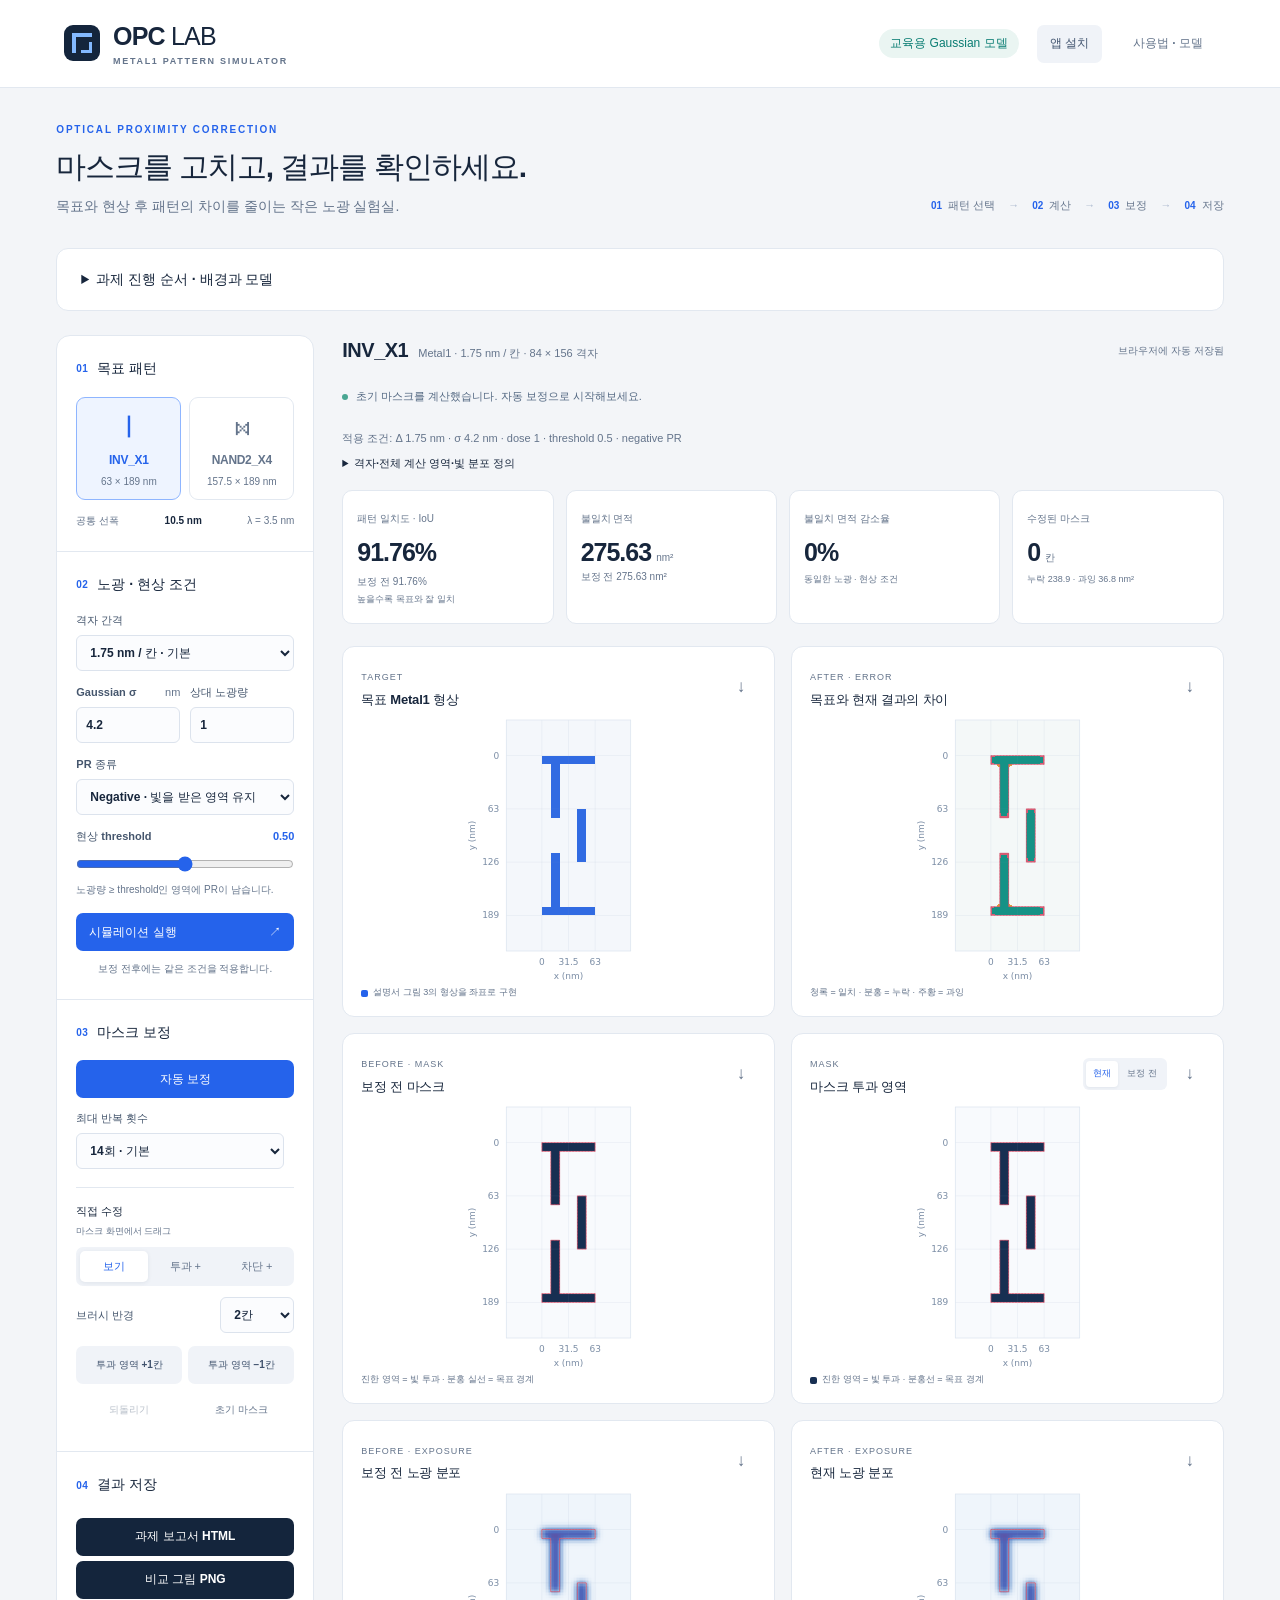
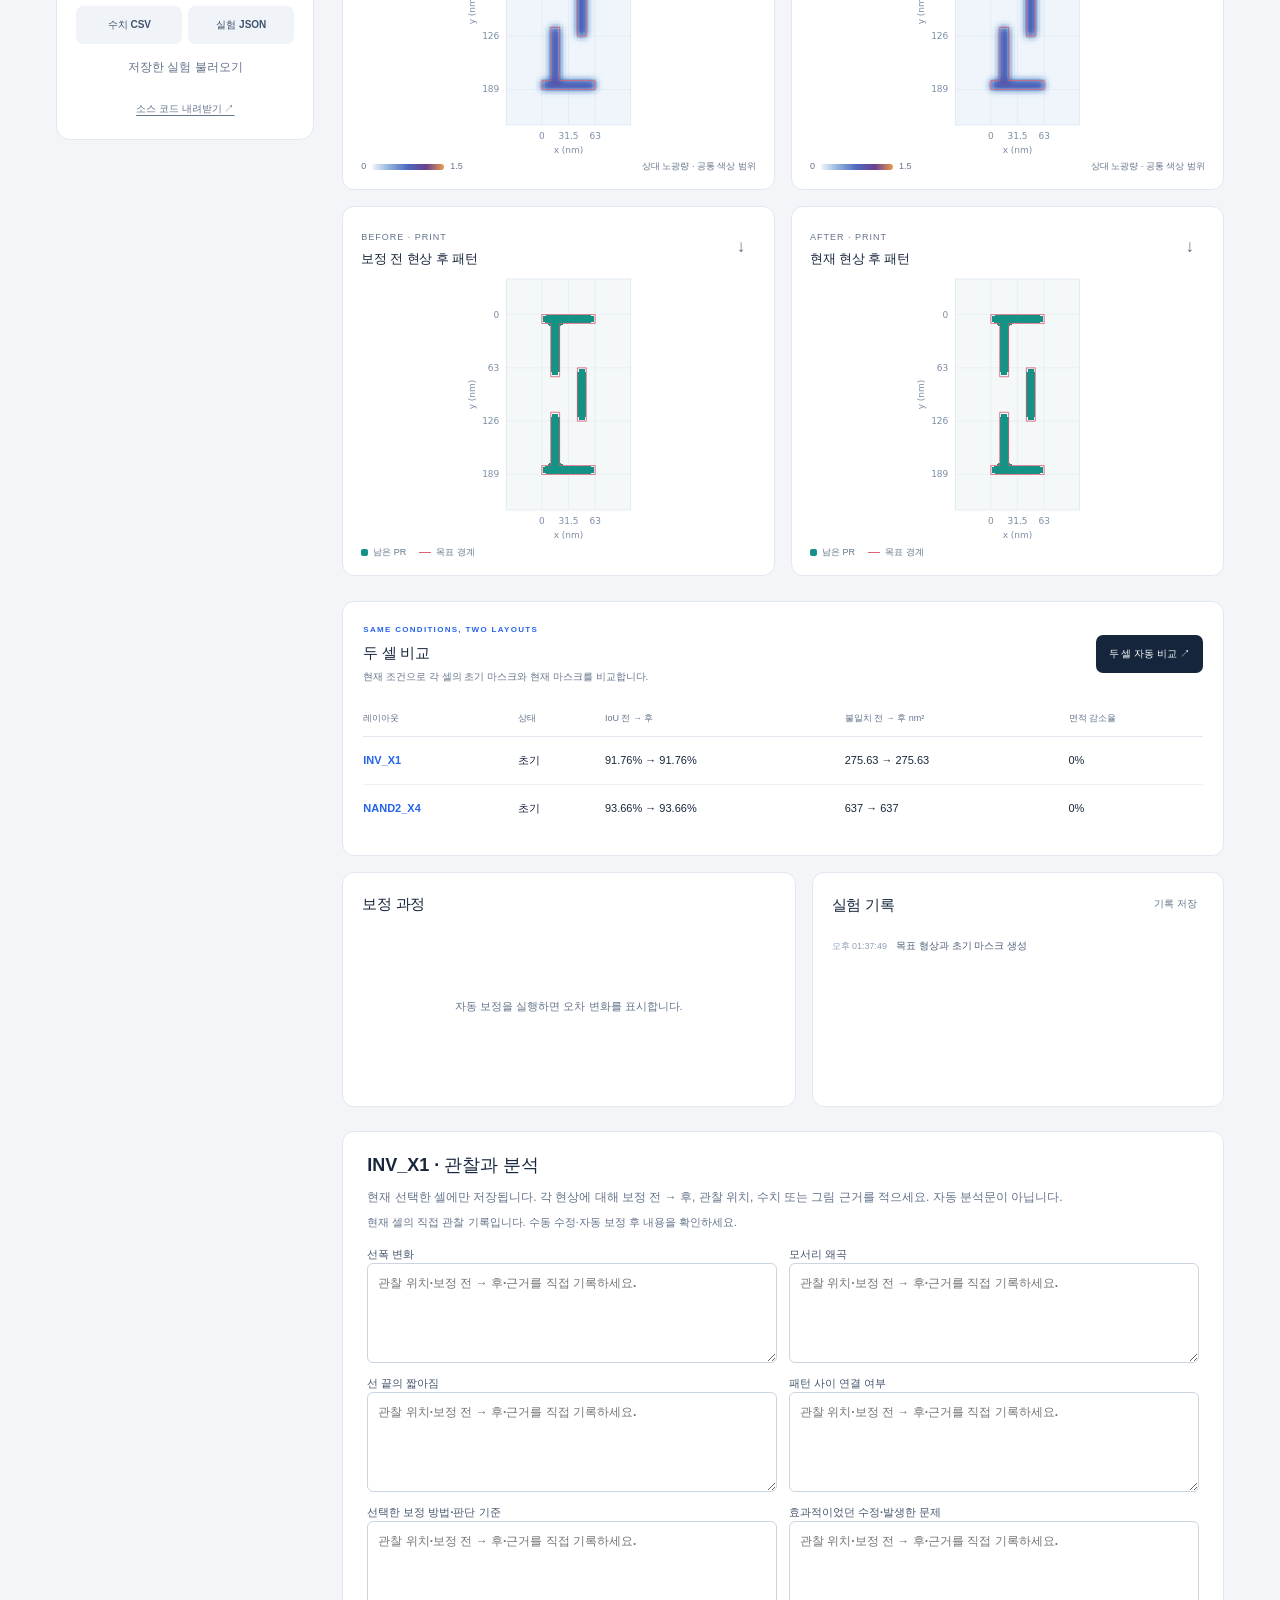
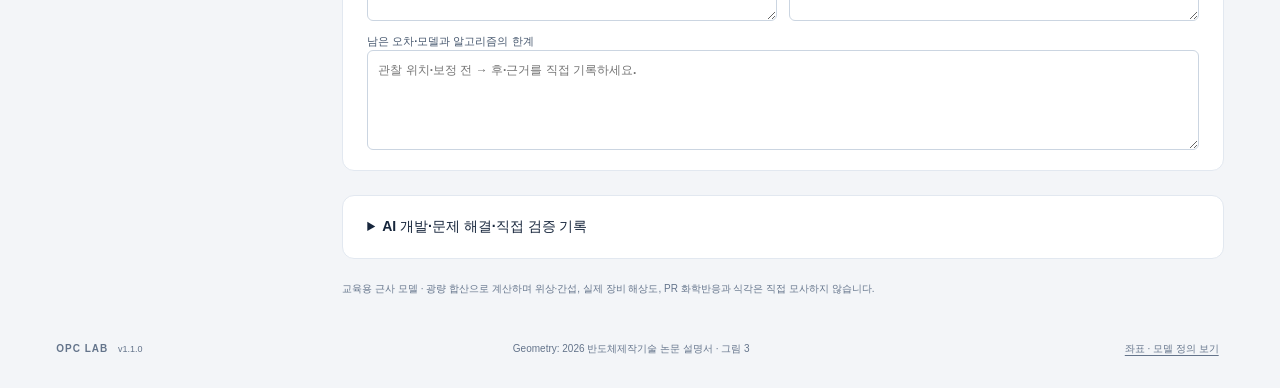
==== index.html @ 6664f638 "Add files via upload" ====
<!doctype html>
<html lang="ko">
<head>
  <meta charset="utf-8"><meta name="viewport" content="width=device-width,initial-scale=1,viewport-fit=cover">
  <meta name="description" content="INV_X1·NAND2_X4 Metal1의 노광·현상과 OPC 보정 효과를 직접 비교하는 교육용 시뮬레이터">
  <meta name="theme-color" content="#14253c"><title>OPC Lab — Metal1 패턴 보정</title>
  <link rel="icon" href="data:image/svg+xml,%3Csvg xmlns='http://www.w3.org/2000/svg' viewBox='0 0 32 32'%3E%3Crect width='32' height='32' rx='7' fill='%2314253c'/%3E%3Cpath d='M8 8h16v4H12v12H8zM20 16h4v8h-8v-4h4z' fill='%2378b8ff'/%3E%3C/svg%3E">
  <meta name="application-name" content="OPC Lab"><meta name="mobile-web-app-capable" content="yes"><meta name="apple-mobile-web-app-capable" content="yes"><meta name="apple-mobile-web-app-title" content="OPC Lab"><meta name="apple-mobile-web-app-status-bar-style" content="default">
  <link rel="manifest" href="./manifest.webmanifest"><link rel="apple-touch-icon" href="./icons/apple-touch-180.png">
  <link rel="stylesheet" href="./styles.css"><script type="module" src="./app.js"></script><script type="module" src="./install.js"></script>
</head>
<body>
  <header class="topbar"><a class="brand" href="../../index.html" aria-label="공부 사이트로 돌아가기"><span class="brand-symbol" aria-hidden="true"></span><span>OPC<span class="brand-light"> LAB</span><small>METAL1 PATTERN SIMULATOR</small></span></a><div class="top-actions"><span class="model-badge">교육용 Gaussian 모델</span><span class="installed-badge" id="installed-badge" hidden>앱으로 실행 중</span><button class="button subtle" id="install-open">앱 설치</button><button class="button ghost" id="help-open">사용법 · 모델</button></div></header>
  <main class="shell">
    <div class="intro"><div><p class="eyebrow">OPTICAL PROXIMITY CORRECTION</p><h1>마스크를 고치고,<br class="mobile-break"> 결과를 확인하세요.</h1><p class="intro-copy">목표와 현상 후 패턴의 차이를 줄이는 작은 노광 실험실.</p></div><div class="step-guide" aria-label="실험 순서"><span><b>01</b> 패턴 선택</span><i>→</i><span><b>02</b> 계산</span><i>→</i><span><b>03</b> 보정</span><i>→</i><span><b>04</b> 저장</span></div></div>
    <details class="assignment-guide"><summary>과제 진행 순서 · 배경과 모델</summary><div class="guide-body"><h2>왜 OPC를 하나요?</h2><p>빛의 공간적 퍼짐과 인접 패턴의 노광 중첩으로 선폭 변화, 모서리 둥글어짐, 선 끝 단축, 패턴 사이 연결이 발생할 수 있습니다. OPC는 목표에 가까운 결과를 얻도록 마스크를 미리 수정합니다. 이 과제의 대상은 두 셀의 <b>Metal1</b>입니다.</p><ol><li><b>Negative PR</b>에서 시작하면 초기 투과 마스크가 목표와 같습니다. 조건을 정해 실행하고 두 셀의 보정 전 결과를 확인하세요.</li><li>선폭·모서리·선 끝·연결 여부를 관찰하고 아래 셀별 분석란에 기록하세요. 연결이 없으면 없다고 기록합니다.</li><li>자동 보정 또는 수동 브러시로 수정하고 같은 조건에서 비교하세요. <b>두 셀 자동 비교</b>는 현재 수동 마스크 대신 두 셀의 초기 마스크부터 시작합니다.</li><li>수정 방법·판단 기준·효과·남은 오차를 기록하고 두 셀 그림과 CSV·JSON·과제 보고서를 저장하세요.</li><li>게재논문양식에 맞춰 해석을 작성하고 <b>학번_이름.pdf와 접속 가능한 앱 링크</b>를 제출하세요.</li></ol><h3>Gaussian 선정 근거</h3><p>중심이 가장 높고 멀어질수록 감소하는 등방 Gaussian으로 퍼짐을 표현합니다. x·y 분리 합성곱으로 계산을 단순화하고, 가중치 합을 1로 정규화하여 균일 투과 영역의 노광량을 상대 dose와 같게 유지합니다. 약 3σ에서 자르면 계산량을 제한할 수 있습니다. 기본 σ=4.2 nm는 선폭의 0.4배인 교육용 선택으로 실제 광학계 보정값이 아닙니다.</p><p>단순 광량 합산은 위상 간섭 계산과 다릅니다. λ=3.5 nm는 레이아웃 길이 단위이며 광원의 파장이 아닙니다. Positive PR은 초기 마스크가 목표 반전인 추가 조건 실험입니다. 과제의 목표와 동일한 초기 마스크 비교는 기본 Negative PR로 수행하세요.</p><p><a href="./02_OPC_User_Manual.pdf" download>과제 수행 사용 설명서 PDF</a> · <a href="./OPC_Assignment_Checklist.pdf" download>요구사항 점검표 PDF</a></p></div></details>
    <div class="lab-layout">
      <aside class="sidebar">
        <section class="control-block"><div class="section-title"><span class="step-number">01</span><h2>목표 패턴</h2></div><div class="cell-switch" role="group" aria-label="Standard cell 선택"><button class="cell-button selected" data-cell="INV_X1" aria-pressed="true"><span class="mini-inv" aria-hidden="true">Ⅰ</span><strong>INV_X1</strong><small>63 × 189 nm</small></button><button class="cell-button" data-cell="NAND2_X4" aria-pressed="false"><span class="mini-nand" aria-hidden="true">⋈</span><strong>NAND2_X4</strong><small>157.5 × 189 nm</small></button></div><div class="geometry-caption">공통 선폭 <b>10.5 nm</b><span>λ = 3.5 nm</span></div></section>
        <form id="conditions" class="control-block"><div class="section-title"><span class="step-number">02</span><h2>노광 · 현상 조건</h2></div><label class="field">격자 간격<select name="grid" id="grid"><option value="3.5">3.5 nm / 칸</option><option value="1.75" selected>1.75 nm / 칸 · 기본</option><option value="0.875">0.875 nm / 칸 · 세밀</option></select></label><div class="field-pair"><label class="field">Gaussian σ <span class="unit">nm</span><input name="sigma" id="sigma" type="number" min="1.75" max="8.75" step="0.05" value="4.2" required></label><label class="field">상대 노광량<input name="dose" id="dose" type="number" min="0.5" max="1.5" step="0.05" value="1" required></label></div><label class="field">PR 종류<select name="tone" id="tone"><option value="negative">Negative · 빛을 받은 영역 유지</option><option value="positive">Positive · 빛을 받은 영역 제거</option></select></label><label class="field range-label" for="threshold">현상 threshold <output id="threshold-value">0.50</output></label><input name="threshold" id="threshold" type="range" min="0.15" max="0.85" step="0.01" value="0.5"><p class="field-note" id="tone-note">노광량 ≥ threshold인 영역에 PR이 남습니다.</p><button class="button primary full" type="submit" id="simulate">시뮬레이션 실행 <span aria-hidden="true">↗</span></button><p class="small-note">보정 전후에는 같은 조건을 적용합니다.</p></form>
        <section class="control-block"><div class="section-title"><span class="step-number">03</span><h2>마스크 보정</h2></div><button class="button primary full" id="auto-correct">자동 보정</button><div class="field-pair correction-depth"><label class="field">최대 반복 횟수<select id="passes"><option value="8">8회 · 빠르게</option><option value="14" selected>14회 · 기본</option><option value="24">24회 · 더 탐색</option></select></label><button class="button stop" id="cancel" hidden>중지</button></div><div class="divider"></div><span class="control-label">직접 수정 <small>마스크 화면에서 드래그</small></span><div class="brush-tools" role="group" aria-label="마스크 그리기 도구"><button class="tool active" data-brush="view" aria-pressed="true">보기</button><button class="tool" data-brush="add" aria-pressed="false">투과 +</button><button class="tool" data-brush="remove" aria-pressed="false">차단 +</button></div><label class="field inline-field">브러시 반경<select id="brush-size"><option value="1">1칸</option><option value="2" selected>2칸</option><option value="3">3칸</option></select></label><div class="button-pair"><button class="button subtle" id="grow">투과 영역 +1칸</button><button class="button subtle" id="shrink">투과 영역 −1칸</button></div><div class="button-pair"><button class="button ghost" id="undo" disabled>되돌리기</button><button class="button ghost" id="reset">초기 마스크</button></div></section>
        <section class="control-block export-block"><div class="section-title"><span class="step-number">04</span><h2>결과 저장</h2></div><button class="button secondary full" id="export-report">과제 보고서 HTML</button><button class="button secondary full" id="export-png">비교 그림 PNG</button><div class="button-pair"><button class="button subtle" id="export-csv">수치 CSV</button><button class="button subtle" id="export-json">실험 JSON</button></div><button class="button ghost full" id="import-open">저장한 실험 불러오기</button><input type="file" id="import-file" accept=".json,application/json" hidden><a class="source-link" href="./opc-lab-source.zip" download>소스 코드 내려받기 ↗</a></section>
      </aside>
      <div class="workspace">
        <div class="workspace-heading"><div><h2 id="current-cell">INV_X1</h2><span id="scene-info">Metal1 · 1.75 nm / 칸</span></div><span id="save-state" class="local-state">브라우저에 자동 저장</span></div>
        <div class="status-bar" id="status" role="status" aria-live="polite"><span class="status-dot"></span><span id="status-text">초기 마스크를 계산했습니다. 자동 보정으로 시작해보세요.</span></div>
        <p id="pending-conditions" class="pending-note" role="status" hidden>입력한 조건이 아직 적용되지 않았습니다. 시뮬레이션 실행 또는 자동 보정을 누르세요. 저장은 적용 후 가능합니다.</p><p id="applied-model" class="applied-model"></p><details class="current-model"><summary>격자·전체 계산 영역·빛 분포 정의</summary><p id="domain-description"></p><p id="kernel-description"></p><p>I = dose × (M ∗ K). 노광량·threshold는 무차원 상대값입니다. Negative: I ≥ threshold 유지 / I &lt; threshold 제거. Positive: I &lt; threshold 유지 / I ≥ threshold 제거. PR 잔존 형상을 Metal1 목표와 비교하며 금속 전사·식각은 직접 모사하지 않습니다. 오차는 여백을 포함한 전체 계산 영역에서 계산합니다.</p></details>
        <div class="metrics-grid"><section class="metric"><span>패턴 일치도 · IoU</span><div><strong id="iou-after">—</strong><small id="iou-before">보정 전 —</small></div><span class="metric-foot">높을수록 목표와 잘 일치</span></section><section class="metric"><span>불일치 면적</span><div><strong id="area-after">—</strong><em>nm²</em></div><small id="area-before">보정 전 —</small></section><section class="metric"><span>불일치 면적 감소율</span><div><strong id="improvement">—</strong></div><span class="metric-foot">동일한 노광 · 현상 조건</span></section><section class="metric"><span>수정된 마스크</span><div><strong id="changed-pixels">0</strong><em>칸</em></div><span class="metric-foot" id="missing-excess">초기 마스크와 비교</span></section></div>
        <div class="plots-grid">
          <section class="plot-card"><div class="plot-heading"><div><span class="plot-index">TARGET</span><h3>목표 Metal1 형상</h3></div><button class="icon-button" data-png="target" aria-label="목표 패턴 PNG 저장">↓</button></div><canvas id="target-canvas" role="img" aria-label="목표 Metal1 패턴"></canvas><div class="plot-caption"><span class="legend-dot target"></span>설명서 그림 3의 형상을 좌표로 구현</div></section>
          <section class="plot-card"><div class="plot-heading"><div><span class="plot-index">AFTER · ERROR</span><h3>목표와 현재 결과의 차이</h3></div><button class="icon-button" data-png="error" aria-label="불일치 지도 PNG 저장">↓</button></div><canvas id="error-canvas" role="img" aria-label="현재 결과의 일치·누락·과잉 영역"></canvas><div class="plot-caption">청록 = 일치 · 분홍 = 누락 · 주황 = 과잉</div></section>
          <section class="plot-card"><div class="plot-heading"><div><span class="plot-index">BEFORE · MASK</span><h3>보정 전 마스크</h3></div><button class="icon-button" data-png="mask-before" aria-label="보정 전 마스크 PNG 저장">↓</button></div><canvas id="mask-before-canvas" role="img" aria-label="보정 전 마스크의 투과 영역"></canvas><div class="plot-caption">진한 영역 = 빛 투과 · 분홍 실선 = 목표 경계</div></section>
          <section class="plot-card"><div class="plot-heading"><div><span class="plot-index">MASK</span><h3>마스크 투과 영역</h3></div><div class="mask-toggle" role="group" aria-label="마스크 보기"><button class="active" data-mask-view="current" aria-pressed="true">현재</button><button data-mask-view="before" aria-pressed="false">보정 전</button></div><button class="icon-button" data-png="mask" aria-label="마스크 PNG 저장">↓</button></div><canvas id="mask-canvas" role="img" aria-label="현재 마스크의 투과 영역"></canvas><div class="plot-caption" id="mask-caption"><span class="legend-dot mask"></span>진한 영역 = 빛 투과 · 분홍선 = 목표 경계</div></section>
          <section class="plot-card"><div class="plot-heading"><div><span class="plot-index">BEFORE · EXPOSURE</span><h3>보정 전 노광 분포</h3></div><button class="icon-button" data-png="dose-before" aria-label="보정 전 노광 분포 PNG 저장">↓</button></div><canvas id="dose-before-canvas" role="img" aria-label="보정 전 상대 노광량 분포"></canvas><div class="exposure-legend"><span>0</span><span class="exposure-ramp"></span><span>1.5</span><small>상대 노광량 · 공통 색상 범위</small></div></section>
          <section class="plot-card"><div class="plot-heading"><div><span class="plot-index">AFTER · EXPOSURE</span><h3>현재 노광 분포</h3></div><button class="icon-button" data-png="dose-after" aria-label="현재 노광 분포 PNG 저장">↓</button></div><canvas id="dose-after-canvas" role="img" aria-label="현재 마스크의 상대 노광량 분포"></canvas><div class="exposure-legend"><span>0</span><span class="exposure-ramp"></span><span>1.5</span><small>상대 노광량 · 공통 색상 범위</small></div></section>
          <section class="plot-card"><div class="plot-heading"><div><span class="plot-index">BEFORE · PRINT</span><h3>보정 전 현상 후 패턴</h3></div><button class="icon-button" data-png="print-before" aria-label="보정 전 현상 후 패턴 PNG 저장">↓</button></div><canvas id="print-before-canvas" role="img" aria-label="보정 전 현상 후 PR 패턴과 목표 경계"></canvas><div class="plot-caption"><span class="legend-dot print"></span>남은 PR<span class="legend-line"></span>목표 경계</div></section>
          <section class="plot-card"><div class="plot-heading"><div><span class="plot-index">AFTER · PRINT</span><h3>현재 현상 후 패턴</h3></div><button class="icon-button" data-png="print-after" aria-label="현재 현상 후 패턴 PNG 저장">↓</button></div><canvas id="print-after-canvas" role="img" aria-label="현재 현상 후 PR 패턴과 목표 경계"></canvas><div class="plot-caption"><span class="legend-dot print"></span>남은 PR<span class="legend-line"></span>목표 경계</div></section>
        </div>
        <section class="comparison-section"><div class="section-header"><div><p class="eyebrow">SAME CONDITIONS, TWO LAYOUTS</p><h2>두 셀 비교</h2><p>현재 조건으로 각 셀의 초기 마스크와 현재 마스크를 비교합니다.</p></div><button class="button secondary" id="batch-run">두 셀 자동 비교 ↗</button></div><div class="table-scroll"><table><thead><tr><th>레이아웃</th><th>상태</th><th>IoU 전 → 후</th><th>불일치 전 → 후 <small>nm²</small></th><th>면적 감소율</th></tr></thead><tbody id="comparison-body"></tbody></table></div></section>
        <div class="analysis-grid"><section class="analysis-card"><h2>보정 과정</h2><div id="history-chart" class="history-chart"><p class="empty-note">자동 보정을 실행하면 오차 변화를 표시합니다.</p></div></section><section class="analysis-card"><div class="section-header compact"><h2>실험 기록</h2><button class="button ghost" id="export-log">기록 저장</button></div><ol id="action-log" class="action-log"></ol></section></div>
        <section class="assignment-notes"><h2><span id="notes-cell-name">INV_X1</span> · 관찰과 분석</h2><p>현재 선택한 셀에만 저장됩니다. 각 현상에 대해 보정 전 → 후, 관찰 위치, 수치 또는 그림 근거를 적으세요. 자동 분석문이 아닙니다.</p><p id="notes-status" role="status"></p><button id="notes-confirm" class="button subtle" hidden>검토한 기록을 현재 조건으로 갱신</button><div id="observation-fields" class="notebook-fields"></div></section>
        <details class="assignment-notes"><summary>AI 개발·문제 해결·직접 검증 기록</summary><p>아래 초안은 이 도구의 개발 요청과 이번 보완 내용을 요약한 것입니다. 본인의 추가 대화·오류·직접 실행 검증을 보완하세요. 실행 이력과 함께 JSON·기록·과제 보고서에 포함됩니다.</p><div id="development-fields" class="notebook-fields"></div></details>
        <p class="model-footnote">교육용 근사 모델 · 광량 합산으로 계산하며 위상·간섭, 실제 장비 해상도, PR 화학반응과 식각은 직접 모사하지 않습니다.</p>
      </div>
    </div>
  </main>
  <footer class="footer"><span>OPC LAB <small>v1.1.0</small></span><span>Geometry: 2026 반도체제작기술 논문 설명서 · 그림 3</span><button class="text-button" id="geometry-open">좌표 · 모델 정의 보기</button></footer>
  <dialog id="help-dialog"><div class="dialog-header"><h2>실험을 시작하기 전에</h2><button class="icon-button" id="help-close" aria-label="닫기">×</button></div><div class="dialog-body"><h3>사용 순서</h3><ol><li>셀과 노광 조건을 고르고 <b>시뮬레이션 실행</b>을 누르세요.</li><li><b>자동 보정</b>을 누르면 마스크 경계의 격자를 수정하며 불일치 면적을 줄입니다.</li><li>직접 수정하려면 <b>투과 +</b> 또는 <b>차단 +</b>를 선택하고 현재 마스크 화면을 드래그하세요.</li><li><b>두 셀 자동 비교</b>는 두 셀을 각각 초기 마스크부터 보정하고 비교표를 갱신합니다.</li><li>그림은 PNG, 수치는 CSV, 조건·마스크·결과·기록은 JSON으로 저장할 수 있습니다.</li></ol><h3>Target, Mask, Print</h3><p><b>Target</b>은 제공된 Metal1 목표 형상입니다. <b>Mask=1</b>은 빛 투과, <b>Mask=0</b>은 차단을 뜻합니다. <b>Print</b>는 현상 후 남은 PR입니다. 이 도구에서는 남은 PR과 목표 형상을 비교하며, 실제 금속 형성·식각까지 예측하지 않습니다.</p><h3>노광 · 현상 정의</h3><p>I = dose × (M ∗ K). K는 반경 ceil(3σ/격자 간격)으로 자르고 합이 1이 되도록 정규화한 2차원 Gaussian입니다. 이미지마다 최대값을 1로 바꾸지 않습니다. 노광량과 threshold는 무차원 상대값입니다.</p><p>Negative PR: I ≥ threshold이면 남습니다. Positive PR: I &lt; threshold이면 남습니다. Positive의 초기 마스크는 목표의 반전입니다. 계산 영역 바깥 투과율은 negative 0, positive 1로 고정하며 셀 사방에 42 nm 여백을 둡니다.</p><h3>오차 지표</h3><p>IoU = 교집합 면적 / 합집합 면적. 불일치 면적 = 누락 면적 + 과잉 면적. 면적 감소율 = (보정 전 불일치 − 보정 후 불일치) / 보정 전 불일치 × 100%. 전후 계산에는 항상 같은 격자·σ·dose·threshold·PR 종류를 사용합니다.</p><h3>자동 보정과 해석 범위</h3><p>경계 격자의 투과 여부를 바꾸며 탐색합니다. 실제로 계산한 불일치 격자 수가 줄어들거나, 그 수가 같으면서 threshold 여유 손실이 감소할 때만 변경을 채택합니다. 마스크 최소 선폭·최소 간격 같은 제작 규칙은 검사하지 않습니다. 격자가 달라지면 수치도 달라질 수 있습니다.</p><h3>레이아웃 좌표</h3><p>λ = 3.5 nm. 좌측 위가 (0,0), 오른쪽이 +x, 아래가 +y입니다. 직사각형 좌표는 [x0, y0, x1, y1), 단위는 nm입니다. 설명서 그림 3의 교육용 형상을 구현했습니다.</p><div id="geometry-details"></div><h3>과제 기록과 제출</h3><p>각 셀의 분석란에 네 종류 왜곡, 선택한 보정 방법과 기준, 효과적인 수정, 잔여 오차와 한계를 기록합니다. AI 개발 기록에 주요 요구·문제·수정·본인의 검증을 보완하세요. 과제 보고서 HTML은 두 셀의 모든 그림과 수치 및 기록을 한 파일에 모읍니다. 브라우저에서 열고 인쇄하여 PDF로 저장할 수 있지만, 논문은 별도 게재논문양식에 맞춰 작성해야 합니다.</p><h3>저장</h3><p>조건과 마스크는 현재 브라우저에 자동 저장됩니다. 다른 기기에서 이어 하려면 실험 JSON을 내려받아 불러오세요. 주요 결과는 직접 확인하고 저장한 실행값을 논문에 사용하세요.</p></div></dialog>
  <dialog id="install-dialog" aria-labelledby="install-title"><div class="dialog-header"><h2 id="install-title">OPC Lab 앱 설치</h2><button class="icon-button" id="install-close" aria-label="설치 안내 닫기">×</button></div><div class="dialog-body install-body"><div class="install-identity"><img src="./icons/app-192.png" alt="OPC Lab 앱 아이콘" width="64" height="64"><div><strong>OPC Lab</strong><p>홈 화면에서 바로 여는 패턴 실험실</p></div></div><p id="install-message" role="status" aria-live="polite">아래에서 사용하는 기기의 설치 방법을 확인하세요.</p><button class="button primary full" id="install-native" hidden>이 기기에 설치</button><div class="install-method"><h3>안드로이드 · 삼성 태블릿</h3><p>이 페이지를 <b>Chrome 또는 Samsung Internet</b>으로 열고, 브라우저 메뉴에서 <b>홈 화면에 추가</b> 또는 <b>앱 설치</b>를 선택하세요.</p></div><div class="install-method"><h3>iPhone · iPad</h3><p><b>Safari</b>로 이 페이지를 열고 <b>공유 → 홈 화면에 추가</b>를 선택하세요.</p></div><div class="install-method"><h3>Windows · Mac</h3><p><b>Chrome 또는 Edge</b>의 주소창 설치 아이콘이나 브라우저 메뉴의 <b>앱 설치</b>를 선택하세요.</p></div><p class="install-note">설치 후에는 홈 화면이나 앱 목록의 OPC Lab 아이콘으로 실행하세요. 페이지를 불러올 때 인터넷 연결이 필요합니다. 계정이나 로그인 없이 사용할 수 있습니다. 실험 결과는 현재 기기에 저장되며, 다른 기기로 옮길 때는 실험 JSON을 사용하세요.</p></div></dialog>
  <div id="toast" class="toast" role="status" aria-live="polite" hidden></div>
</body></html>
---- styles.css ----
:root{--bg:#f3f5f8;--surface:#fff;--ink:#17263c;--muted:#64748b;--line:#e2e8f0;--blue:#2563eb;--blue-soft:#eef4ff;--navy:#14253c;--teal:#087c72;--red:#c84953;font-family:Inter,"Pretendard","Noto Sans KR",-apple-system,BlinkMacSystemFont,"Segoe UI",sans-serif;color:var(--ink);background:var(--bg);font-synthesis:none}
*{box-sizing:border-box}body{margin:0;font-size:14px;line-height:1.55}button,input,select{font:inherit}button,a,input,select{-webkit-tap-highlight-color:transparent}button{cursor:pointer}button:disabled{opacity:.45;cursor:default}button:focus-visible,a:focus-visible,input:focus-visible,select:focus-visible{outline:3px solid #8bb8ff;outline-offset:3px}a{color:inherit}h1,h2,h3,p{margin:0}button{border:0}button[hidden],[hidden]{display:none!important}.topbar{height:88px;background:var(--surface);border-bottom:1px solid var(--line);display:flex;align-items:center;justify-content:space-between;padding:0 5%;gap:16px}.brand{display:flex;align-items:center;gap:13px;text-decoration:none;font-weight:750;font-size:25px;letter-spacing:-.8px;line-height:1.2}.brand small{display:block;letter-spacing:1.7px;font-size:9px;font-weight:600;color:var(--muted);margin-top:5px}.brand-light{font-weight:400}.brand-symbol{display:block;width:36px;height:36px;background:var(--navy);border-radius:9px;position:relative}.brand-symbol:before{content:"";position:absolute;inset:8px;border:4px solid #83b9ff;border-right:0;border-bottom:0}.brand-symbol:after{content:"";position:absolute;right:8px;bottom:8px;width:8px;height:8px;border:3px solid #83b9ff;border-left:0;border-top:0}.top-actions{display:flex;gap:18px;align-items:center}.model-badge{color:var(--teal);background:#eaf5f2;border-radius:20px;padding:5px 11px;font-size:12px}.shell{max-width:1560px;margin:auto;padding:34px 4.4% 24px}.intro{display:flex;align-items:flex-end;justify-content:space-between;gap:24px;margin-bottom:30px}.eyebrow{font-size:10px;letter-spacing:1.8px;color:var(--blue);font-weight:700;margin-bottom:9px}h1{font-size:30px;letter-spacing:-1.1px;font-weight:650;line-height:1.35}.intro-copy{color:var(--muted);margin-top:9px;font-size:14px}.mobile-break{display:none}.step-guide{display:flex;flex-wrap:wrap;align-items:center;gap:13px;padding-bottom:4px;font-size:11px;color:var(--muted)}.step-guide span{white-space:nowrap}.step-guide b{font-size:10px;color:var(--blue);margin-right:3px}.step-guide i{font-style:normal;color:#aebbd0}.lab-layout{display:grid;grid-template-columns:258px minmax(0,1fr);gap:28px;align-items:start}.sidebar{background:var(--surface);border:1px solid var(--line);border-radius:14px;overflow:hidden}.control-block{padding:22px 19px;border-bottom:1px solid var(--line)}.control-block:last-child{border-bottom:0}.section-title{display:flex;align-items:center;gap:9px;margin-bottom:17px}.section-title h2{font-size:14px;font-weight:650}.step-number{color:var(--blue);font-size:10px;letter-spacing:.5px;font-weight:750}.cell-switch{display:grid;grid-template-columns:1fr 1fr;gap:8px}.cell-button{padding:12px 4px 10px;border:1px solid var(--line);border-radius:9px;background:var(--surface);color:var(--muted);text-align:center;min-width:0}.cell-button.selected{background:var(--blue-soft);border-color:#8eb5ff;color:var(--blue)}.cell-button strong{display:block;font-size:12px;letter-spacing:-.3px}.cell-button small{display:block;font-size:10px;margin-top:4px;color:var(--muted)}.mini-inv,.mini-nand{display:block;font-size:30px;line-height:1.1;font-weight:700;margin-bottom:8px}.geometry-caption{display:flex;justify-content:space-between;gap:8px;font-size:10px;color:var(--muted);margin-top:13px}.geometry-caption b{font-weight:600;color:var(--ink)}.field{display:block;font-size:11px;font-weight:550;position:relative;margin-bottom:13px;color:#45566d}.field input,.field select{display:block;width:100%;min-width:0;margin-top:6px;border:1px solid #dce3ed;border-radius:6px;background:#fbfcfe;color:var(--ink);height:36px;padding:7px 9px;font-size:12px}.field select{padding-right:20px}.field-pair{display:grid;grid-template-columns:minmax(0,1fr) minmax(0,1fr);gap:10px}.field .unit{float:right;font-weight:400;color:var(--muted)}.range-label{display:flex;justify-content:space-between;margin-bottom:6px}.range-label output{font-variant-numeric:tabular-nums;color:var(--blue);font-weight:650}input[type=range]{width:100%;accent-color:var(--blue);margin:0 0 3px;min-height:24px;cursor:pointer}.field-note{font-size:10px;line-height:1.6;color:var(--muted);margin-bottom:15px}.small-note{font-size:10px;color:var(--muted);margin-top:10px;text-align:center}.button{display:inline-flex;align-items:center;justify-content:center;gap:7px;padding:10px 13px;min-height:38px;border-radius:7px;font-size:12px;font-weight:550;white-space:normal;line-height:1.45;transition:background .14s,color .14s;max-width:100%}.button.primary{background:var(--blue);color:white}.button.primary:hover{background:#1d52cb}.button.primary span{margin-left:auto}.button.secondary{background:var(--navy);color:white}.button.secondary:hover{background:#263c58}.button.subtle{background:#f0f3f8;color:#3f526d}.button.subtle:hover{background:#e5ebf4}.button.ghost{background:transparent;color:var(--muted)}.button.ghost:hover{background:#eff3f8;color:var(--ink)}.button.full{width:100%}.button.stop{color:var(--red);background:#fff0f0;align-self:end;margin-bottom:13px}.correction-depth{margin-top:12px;grid-template-columns:minmax(0,1fr) auto}.correction-depth .field{margin-bottom:0}.divider{height:1px;background:var(--line);margin:18px 0 15px}.control-label{display:block;font-size:11px;font-weight:550;margin-bottom:9px}.control-label small{font-weight:400;color:var(--muted);font-size:9px;display:block;margin-top:4px}.brush-tools{display:flex;gap:4px;padding:4px;border-radius:7px;background:#f0f3f8}.tool{flex:1;border-radius:5px;background:transparent;color:var(--muted);font-size:11px;min-height:31px;padding:6px 2px}.tool.active{background:white;box-shadow:0 1px 4px #152d5114;color:var(--blue)}.inline-field{display:flex;align-items:center;justify-content:space-between;gap:9px;margin-top:11px}.inline-field select{width:74px;margin:0}.button-pair{display:grid;grid-template-columns:1fr 1fr;gap:6px;margin-top:7px}.button-pair .button{font-size:10px;padding:9px 4px}.export-block>.button{margin-top:5px}.source-link{display:block;text-align:center;color:var(--muted);font-size:10px;margin-top:14px;text-underline-offset:3px}.workspace{min-width:0}.workspace-heading{display:flex;justify-content:space-between;align-items:center;gap:12px;margin-bottom:13px}.workspace-heading h2{display:inline;font-size:20px;letter-spacing:-.5px;margin-right:10px}.workspace-heading>div>span{font-size:11px;color:var(--muted)}.local-state{font-size:10px;color:var(--muted);text-align:right}.status-bar{min-height:35px;display:flex;align-items:center;gap:8px;color:#536882;font-size:11px;margin-bottom:16px}.status-dot{flex:0 0 6px;height:6px;border-radius:50%;background:#49a692}.status-bar.error{color:var(--red)}.status-bar.error .status-dot{background:var(--red)}.status-bar.busy .status-dot{background:var(--blue);animation:pulse 1.2s ease-in-out infinite}@keyframes pulse{50%{opacity:.3}}.metrics-grid{display:grid;grid-template-columns:repeat(4,minmax(0,1fr));gap:12px;margin-bottom:22px}.metric{background:var(--surface);border:1px solid var(--line);border-radius:10px;padding:16px 14px;min-width:0}.metric>span:first-child{font-size:10px;color:var(--muted)}.metric>div{margin-top:7px;display:flex;align-items:baseline;flex-wrap:wrap;gap:5px}.metric strong{font-size:25px;font-weight:650;letter-spacing:-1px;line-height:1.3;font-variant-numeric:tabular-nums}.metric em{font-size:10px;font-style:normal;color:var(--muted)}.metric small{font-size:10px;display:block;color:var(--muted);font-variant-numeric:tabular-nums}.metric>div small{width:100%}.metric .metric-foot{display:block;font-size:9px;color:var(--muted);margin-top:4px}.positive-value{color:var(--teal)}.negative-value{color:var(--red)}.plots-grid{display:grid;grid-template-columns:repeat(2,minmax(0,1fr));gap:16px}.plot-card{background:var(--surface);border:1px solid var(--line);border-radius:12px;min-width:0;overflow:hidden}.plot-heading{display:flex;align-items:center;gap:8px;padding:18px 18px 0;min-height:61px}.plot-heading>div:first-child{flex:1;min-width:0}.plot-index{font-size:9px;letter-spacing:1px;color:var(--muted)}.plot-heading h3{font-size:13px;font-weight:600;margin-top:3px;letter-spacing:-.2px}.icon-button{background:transparent;color:var(--muted);border-radius:5px;font-size:17px;min-width:30px;min-height:30px;padding:4px 7px}.icon-button:hover{background:#edf3fa;color:var(--blue)}.plot-card canvas{display:block;width:100%;height:276px;touch-action:auto}.plot-card canvas.editing{cursor:crosshair;touch-action:none}.plot-caption{display:flex;align-items:center;gap:5px;flex-wrap:wrap;padding:0 18px 15px;color:var(--muted);font-size:9px;min-height:30px}.legend-dot{width:7px;height:7px;display:inline-block;flex-shrink:0;border-radius:2px}.legend-dot.target{background:var(--blue)}.legend-dot.mask{background:#172f52}.legend-dot.print{background:#159286}.legend-line{display:inline-block;width:12px;border-top:1.5px solid #db6474;margin-left:8px}.mask-toggle{display:flex;gap:2px;background:#f0f3f8;padding:3px;border-radius:6px}.mask-toggle button{background:transparent;color:var(--muted);font-size:9px;padding:4px 7px;border-radius:4px;min-height:26px;white-space:nowrap}.mask-toggle button.active{background:white;color:var(--blue);box-shadow:0 1px 3px #112b4c10}.exposure-legend{display:flex;align-items:center;gap:6px;color:var(--muted);font-size:9px;padding:0 18px 15px;flex-wrap:wrap}.exposure-ramp{display:inline-block;width:72px;height:6px;background:linear-gradient(90deg,#eff5fb,#8caeda,#4d68bd,#6a3f8f,#eb9b4d);border-radius:3px}.exposure-legend small{font-size:9px;margin-left:auto}.comparison-section{margin-top:25px;background:white;border:1px solid var(--line);border-radius:12px;padding:22px 20px}.section-header{display:flex;justify-content:space-between;align-items:center;gap:16px;margin-bottom:18px}.section-header h2,.analysis-card h2{font-size:15px;font-weight:650;letter-spacing:-.3px}.section-header .eyebrow{font-size:8px;letter-spacing:1.3px;margin-bottom:4px}.section-header p:not(.eyebrow){font-size:10px;color:var(--muted);margin-top:5px}.section-header .button{font-size:10px;flex-shrink:0}.table-scroll{overflow-x:auto}table{border-collapse:collapse;width:100%;font-size:11px;text-align:left;font-variant-numeric:tabular-nums}th{font-weight:500;color:var(--muted);font-size:9px;border-bottom:1px solid var(--line);padding:10px 9px;white-space:nowrap}th:first-child,td:first-child{padding-left:0}th small{font-size:9px}td{padding:15px 9px;border-bottom:1px solid #edf1f6;white-space:nowrap}tbody tr:last-child td{border-bottom:0}.table-cell-link{font-size:11px;font-weight:600;color:var(--blue);background:transparent;padding:0}.state-tag{color:var(--muted);font-size:9px;background:#f1f4f8;padding:3px 7px;border-radius:4px}.analysis-grid{display:grid;grid-template-columns:1.1fr 1fr;gap:16px;margin-top:16px}.analysis-card{background:white;border:1px solid var(--line);border-radius:12px;padding:19px;min-width:0}.history-chart{min-height:160px;display:flex;align-items:center;justify-content:center;margin-top:12px}.history-chart svg{display:block;width:100%;height:auto;overflow:visible}.history-chart text{font-family:inherit;fill:var(--muted);font-size:11px}.empty-note{color:var(--muted);font-size:11px}.compact{margin-bottom:12px}.compact .button{padding:4px 7px;min-height:26px}.action-log{list-style:none;padding:0;margin:0;max-height:170px;overflow:auto}.action-log li{padding:8px 0;border-bottom:1px solid #eef1f5;font-size:10px;color:#4b5e77}.action-log li:last-child{border:0}.action-log time{color:#91a0b4;margin-right:9px;font-size:9px;font-variant-numeric:tabular-nums}.model-footnote{font-size:10px;color:var(--muted);margin:21px 0 0;line-height:1.8}.footer{max-width:1560px;padding:14px 4.4% 26px;margin:auto;display:flex;align-items:center;justify-content:space-between;gap:12px;color:var(--muted);font-size:10px}.footer>span:first-child{font-weight:700;letter-spacing:1px}.footer small{font-size:9px;font-weight:400;letter-spacing:0;margin-left:6px}.text-button{background:transparent;color:var(--muted);font-size:10px;padding:5px;text-decoration:underline;text-underline-offset:3px}dialog{border:1px solid var(--line);border-radius:15px;width:min(730px,calc(100% - 28px));padding:0;color:var(--ink);box-shadow:0 15px 70px #10203830}dialog::backdrop{background:#14253c70}.dialog-header{display:flex;align-items:center;justify-content:space-between;padding:20px 25px;border-bottom:1px solid var(--line);position:sticky;top:0;background:white;z-index:1}.dialog-header h2{font-size:18px}.dialog-body{padding:5px 25px 25px;max-height:75vh;overflow-y:auto}.dialog-body h3{font-size:13px;margin-top:24px;margin-bottom:8px}.dialog-body p,.dialog-body li{font-size:12px;color:#53657e;line-height:1.9}.dialog-body ol{padding-left:19px}.dialog-body details{margin:10px 0}.dialog-body summary{font-size:12px;cursor:pointer}.geometry-table{font-size:10px;width:100%;margin-top:8px}.geometry-table th,.geometry-table td{font-size:10px;padding:6px}.toast{position:fixed;bottom:22px;left:50%;transform:translateX(-50%);background:var(--navy);color:white;padding:12px 18px;border-radius:9px;box-shadow:0 5px 30px #12223d25;max-width:calc(100% - 30px);font-size:12px;z-index:10}
@media(min-width:1450px){.plot-card canvas{height:320px}}
@media(max-width:1150px){.shell{padding-left:3%;padding-right:3%}.lab-layout{grid-template-columns:235px minmax(0,1fr);gap:20px}.control-block{padding-left:15px;padding-right:15px}.step-guide{display:none}.metrics-grid{gap:8px}.metric{padding:13px 10px}.metric strong{font-size:22px}.plot-heading{padding:15px 13px 0;gap:4px}.plot-card canvas{height:250px}.plot-caption,.exposure-legend{padding-left:13px;padding-right:13px}.exposure-legend small{margin-left:0;width:100%}.mask-toggle button{padding:4px}.plot-heading h3{font-size:12px}.analysis-grid{grid-template-columns:1fr}}
@media(max-width:850px){.topbar{height:75px;padding:0 4%}.brand{font-size:22px}.model-badge{display:none}.shell{padding:25px 4%}.intro{margin-bottom:25px}h1{font-size:27px}.lab-layout{grid-template-columns:1fr;gap:22px}.sidebar{display:grid;grid-template-columns:repeat(2,minmax(0,1fr))}.control-block{padding:20px;border-bottom:1px solid var(--line)}.control-block:nth-child(odd){border-right:1px solid var(--line)}.control-block:nth-child(1){grid-column:1/3;border-right:0;display:grid;grid-template-columns:auto minmax(0,320px) auto;align-items:center;gap:20px}.control-block:nth-child(1) .section-title{margin:0}.geometry-caption{display:block;line-height:1.9;margin:0}.geometry-caption span{display:block}.cell-button{padding:9px}.mini-inv,.mini-nand{display:none}.control-block:nth-child(3){border-right:0}.control-block:last-child{grid-column:1/3;display:flex;align-items:center;gap:10px;flex-wrap:wrap}.export-block .section-title{margin:0 10px 0 0}.export-block .button.full{width:auto}.export-block .button-pair{display:flex;margin:0;gap:7px}.export-block .button-pair .button{padding:10px 13px;font-size:11px}.export-block .source-link{margin:0;font-size:10px}.control-block:last-child>.button{margin:0}.workspace-heading{margin-bottom:8px}.plot-card canvas{height:300px}.analysis-grid{grid-template-columns:1fr 1fr}.footer{padding-left:4%;padding-right:4%;flex-wrap:wrap}.footer>span:nth-child(2){order:3;width:100%;font-size:9px}}
@media(max-width:540px){.top-actions .button{font-size:11px;padding:8px}.brand small{font-size:8px;letter-spacing:1.2px}.brand-symbol{width:32px;height:32px}.shell{padding:22px 15px}.intro-copy{font-size:12px}h1{font-size:25px}.mobile-break{display:block}.sidebar{display:block}.control-block{border-right:0!important;padding:19px}.control-block:nth-child(1){display:block}.control-block:nth-child(1) .section-title{margin-bottom:14px}.geometry-caption{display:flex;margin-top:12px}.cell-button{padding:12px}.control-block:last-child{display:block}.export-block .section-title{margin-bottom:13px}.export-block .button.full{width:100%;margin-top:8px}.export-block .button-pair{margin-top:8px;display:grid;grid-template-columns:1fr 1fr}.export-block .source-link{margin-top:12px}.workspace-heading{align-items:start}.workspace-heading h2{display:block;font-size:19px}.workspace-heading>div>span{font-size:10px}.local-state{font-size:9px;max-width:95px}.status-bar{font-size:10px;margin-bottom:12px}.metrics-grid{grid-template-columns:repeat(2,minmax(0,1fr));gap:9px;margin-bottom:17px}.metric{padding:14px}.metric strong{font-size:24px}.plots-grid{grid-template-columns:1fr;gap:13px}.plot-card canvas{height:290px}.plot-heading{padding:17px 16px 0}.plot-heading h3{font-size:13px}.plot-caption,.exposure-legend{padding-left:16px;padding-right:16px;font-size:10px}.exposure-legend small{width:auto;margin-left:auto}.mask-toggle button{font-size:10px;padding:4px 7px}.comparison-section{padding:19px 15px}.section-header{align-items:start;flex-wrap:wrap;gap:12px}.section-header .button{min-height:36px}.analysis-grid{grid-template-columns:1fr}.footer{padding:10px 16px 22px}.dialog-body{padding-left:18px;padding-right:18px}.dialog-header{padding:17px 18px}.dialog-header h2{font-size:16px}.field input,.field select{font-size:14px;height:42px}.button,.tool{min-height:40px}}
@media(prefers-reduced-motion:reduce){*{animation:none!important;transition:none!important}}

.installed-badge{font-size:11px;color:var(--teal);white-space:nowrap}.install-body{padding-top:22px}.install-identity{display:flex;gap:15px;align-items:center;margin-bottom:18px}.install-identity img{border-radius:15px;flex-shrink:0}.install-identity strong{font-size:20px;letter-spacing:-.4px}.install-identity p{margin-top:3px}.install-body #install-message{margin-bottom:14px}.install-method{border-top:1px solid var(--line);padding:15px 0}.install-method h3{margin:0 0 5px}.install-body .install-note{font-size:11px;line-height:1.8;margin-top:8px;background:#f4f6fa;padding:13px;border-radius:8px}.install-body #install-native{margin-bottom:16px}.install-body{padding-bottom:max(25px,env(safe-area-inset-bottom))}
@media(max-width:540px){.topbar{gap:8px}.top-actions{gap:3px}.top-actions .button{font-size:10px;padding:8px 7px}.brand{gap:8px;font-size:22px}.brand small{font-size:7px;letter-spacing:1px}.installed-badge{font-size:9px}.install-identity strong{font-size:18px}}
@media(display-mode:standalone){.topbar{padding-top:env(safe-area-inset-top);height:calc(88px + env(safe-area-inset-top))}.footer{padding-bottom:max(26px,env(safe-area-inset-bottom))}}
.assignment-guide,.assignment-notes{background:#fff;border:1px solid var(--line);border-radius:12px;padding:20px 24px;margin:0 0 24px}.assignment-guide summary,.assignment-notes summary{font-weight:650;cursor:pointer}.guide-body{max-width:980px;padding-top:14px}.guide-body h2,.assignment-notes h2{font-size:18px;margin-bottom:8px}.guide-body h3{font-size:15px;margin-top:14px}.guide-body p,.assignment-notes>p{color:var(--muted);font-size:12px;margin:8px 0}.guide-body li{margin:5px 0}.guide-body a{color:var(--blue)}.applied-model{font-size:11px;color:var(--muted);margin:0 0 8px}.current-model{font-size:11px;color:var(--muted);margin-bottom:18px}.current-model summary{cursor:pointer;font-weight:600;color:var(--ink)}.current-model p{margin-top:8px}.pending-note{background:#fff4d9;border:1px solid #e5cd94;color:#75550e;padding:12px 14px;border-radius:8px;margin-bottom:12px;font-size:12px}.notebook-fields{display:grid;grid-template-columns:1fr 1fr;gap:12px;margin-top:15px}.notebook-fields label{margin:0;min-width:0}.notebook-fields label:last-child{grid-column:1/-1}.notebook-fields textarea{display:block;width:100%;resize:vertical;border:1px solid #cbd5e1;border-radius:6px;padding:10px;font:inherit;font-size:12px;line-height:1.65;color:var(--ink);background:#fff;min-height:100px}.notebook-fields textarea:focus{outline:2px solid #8bb8ff}.assignment-notes #notes-status{font-size:11px}.assignment-notes #notes-status.stale-note{color:#a35d0d}.assignment-notes #notes-confirm{font-size:11px}.assignment-notes{margin-top:24px;margin-bottom:0}
@media(max-width:540px){.assignment-guide,.assignment-notes{padding:17px}.notebook-fields{grid-template-columns:1fr}.notebook-fields label:last-child{grid-column:auto}.guide-body ol{padding-left:19px}.guide-body{font-size:12px}.applied-model{line-height:1.8}}
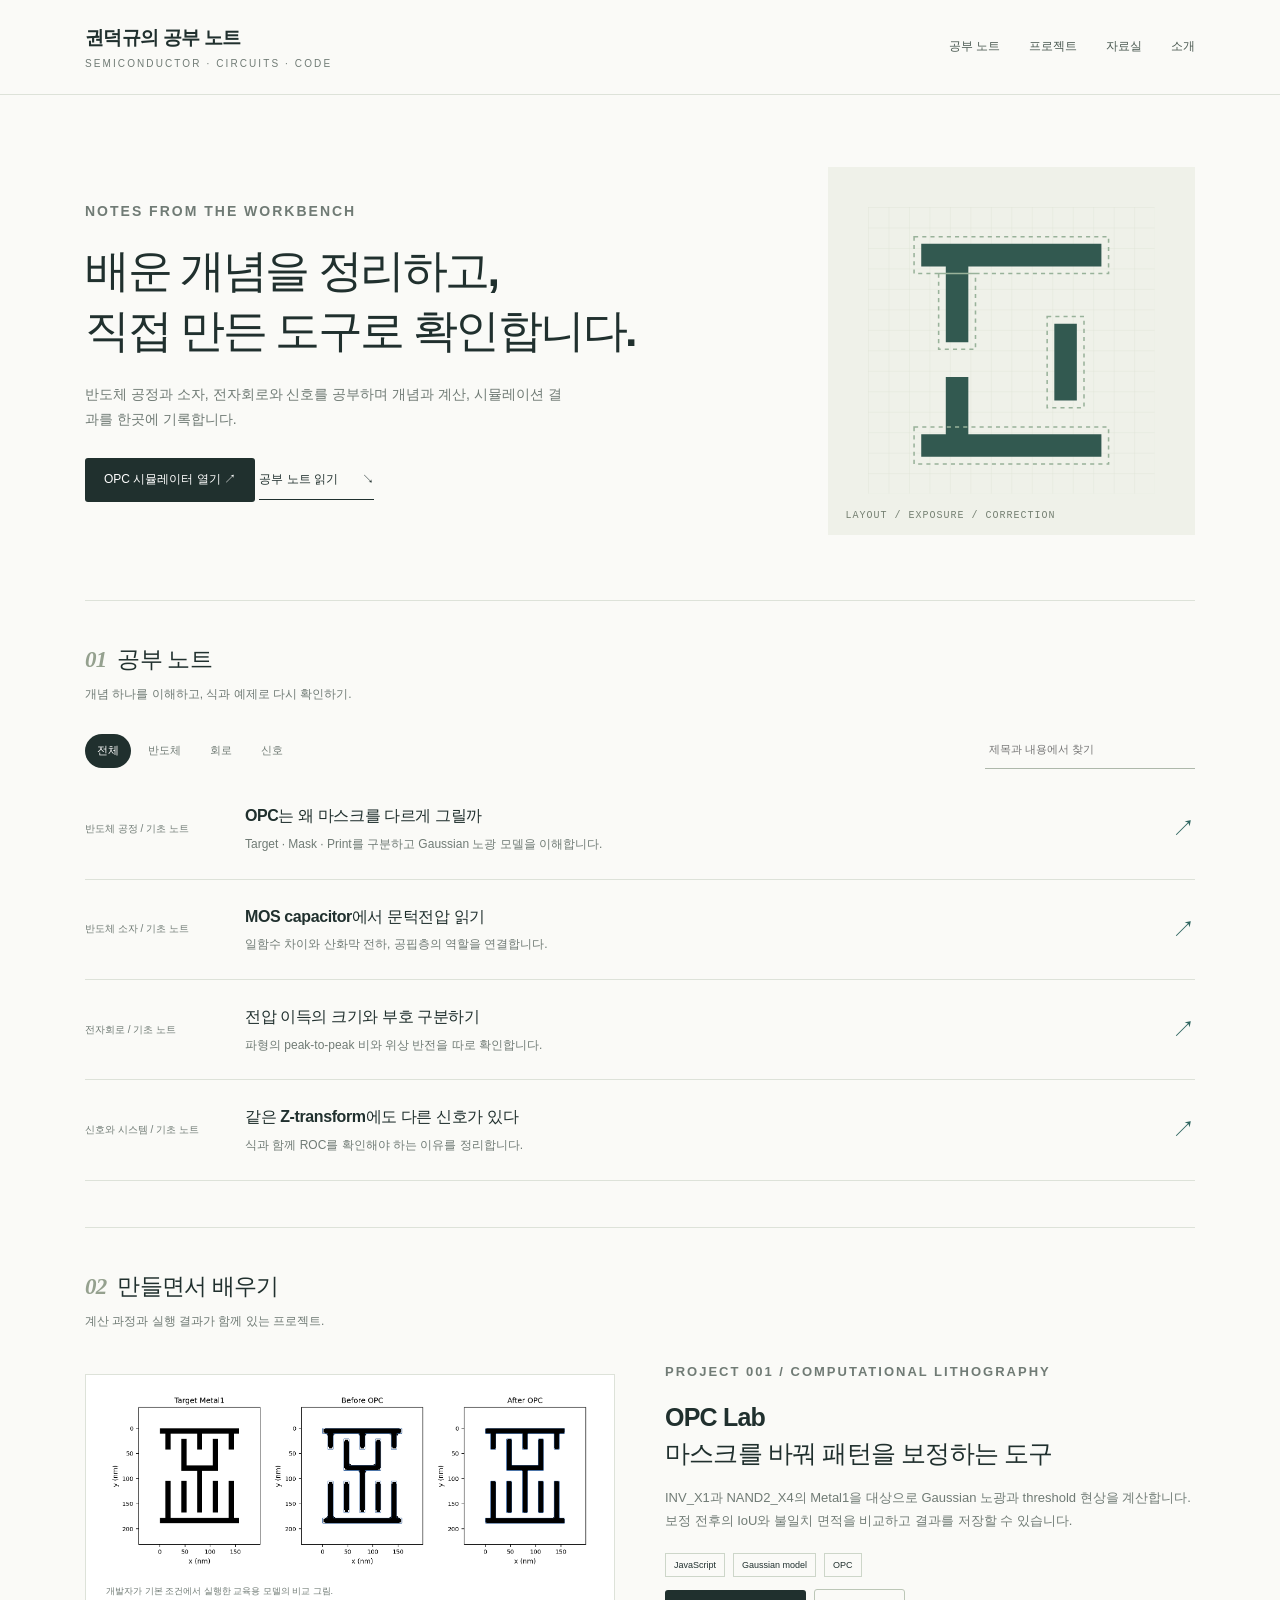
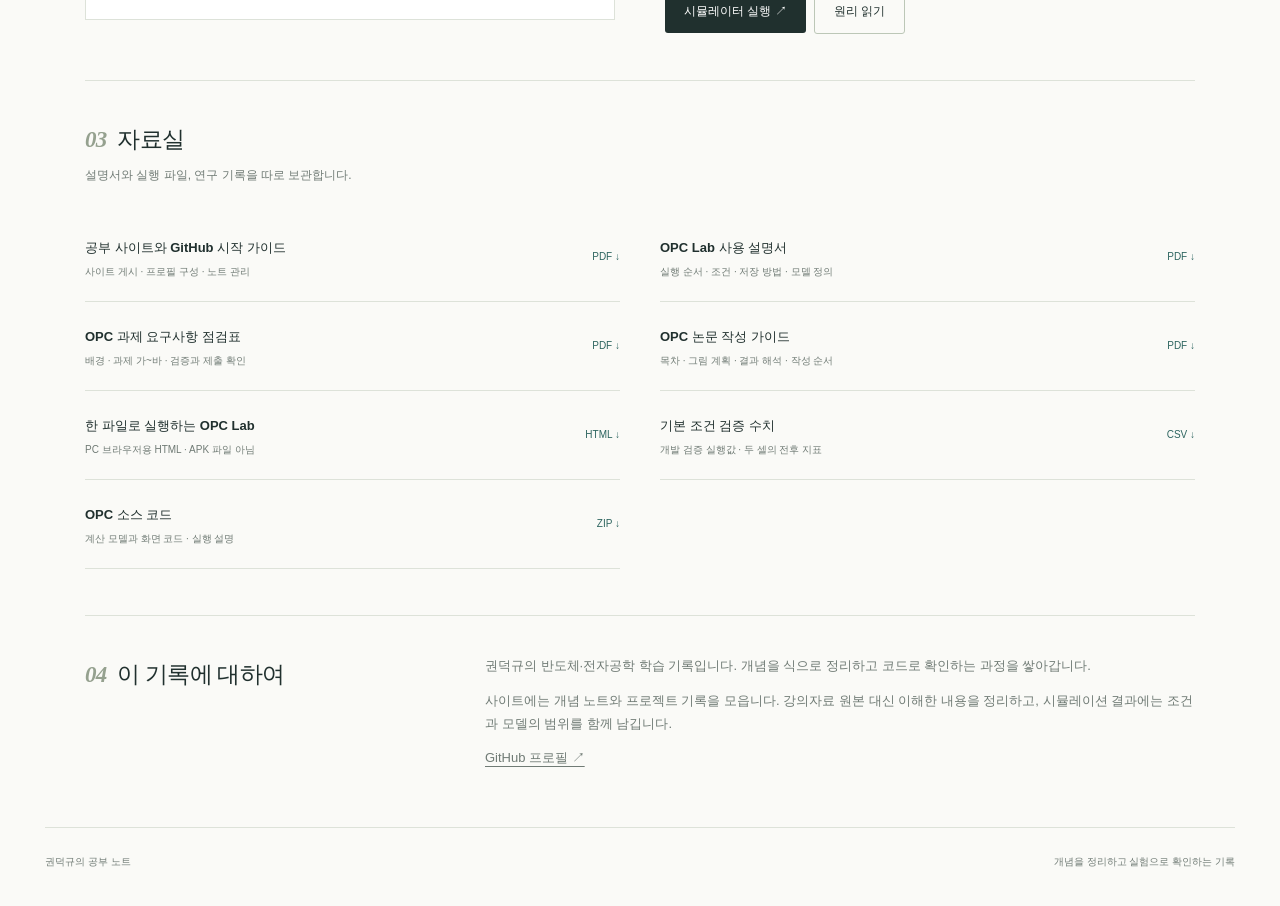
==== commit 225efe17: "Restore study site folders after flat file upload" ====
--- a/index.html
+++ b/index.html
@@ -1,51 +1,5 @@
-<!doctype html>
-<html lang="ko">
-<head>
-  <meta charset="utf-8"><meta name="viewport" content="width=device-width,initial-scale=1,viewport-fit=cover">
-  <meta name="description" content="INV_X1·NAND2_X4 Metal1의 노광·현상과 OPC 보정 효과를 직접 비교하는 교육용 시뮬레이터">
-  <meta name="theme-color" content="#14253c"><title>OPC Lab — Metal1 패턴 보정</title>
-  <link rel="icon" href="data:image/svg+xml,%3Csvg xmlns='http://www.w3.org/2000/svg' viewBox='0 0 32 32'%3E%3Crect width='32' height='32' rx='7' fill='%2314253c'/%3E%3Cpath d='M8 8h16v4H12v12H8zM20 16h4v8h-8v-4h4z' fill='%2378b8ff'/%3E%3C/svg%3E">
-  <meta name="application-name" content="OPC Lab"><meta name="mobile-web-app-capable" content="yes"><meta name="apple-mobile-web-app-capable" content="yes"><meta name="apple-mobile-web-app-title" content="OPC Lab"><meta name="apple-mobile-web-app-status-bar-style" content="default">
-  <link rel="manifest" href="./manifest.webmanifest"><link rel="apple-touch-icon" href="./icons/apple-touch-180.png">
-  <link rel="stylesheet" href="./styles.css"><script type="module" src="./app.js"></script><script type="module" src="./install.js"></script>
-</head>
-<body>
-  <header class="topbar"><a class="brand" href="../../index.html" aria-label="공부 사이트로 돌아가기"><span class="brand-symbol" aria-hidden="true"></span><span>OPC<span class="brand-light"> LAB</span><small>METAL1 PATTERN SIMULATOR</small></span></a><div class="top-actions"><span class="model-badge">교육용 Gaussian 모델</span><span class="installed-badge" id="installed-badge" hidden>앱으로 실행 중</span><button class="button subtle" id="install-open">앱 설치</button><button class="button ghost" id="help-open">사용법 · 모델</button></div></header>
-  <main class="shell">
-    <div class="intro"><div><p class="eyebrow">OPTICAL PROXIMITY CORRECTION</p><h1>마스크를 고치고,<br class="mobile-break"> 결과를 확인하세요.</h1><p class="intro-copy">목표와 현상 후 패턴의 차이를 줄이는 작은 노광 실험실.</p></div><div class="step-guide" aria-label="실험 순서"><span><b>01</b> 패턴 선택</span><i>→</i><span><b>02</b> 계산</span><i>→</i><span><b>03</b> 보정</span><i>→</i><span><b>04</b> 저장</span></div></div>
-    <details class="assignment-guide"><summary>과제 진행 순서 · 배경과 모델</summary><div class="guide-body"><h2>왜 OPC를 하나요?</h2><p>빛의 공간적 퍼짐과 인접 패턴의 노광 중첩으로 선폭 변화, 모서리 둥글어짐, 선 끝 단축, 패턴 사이 연결이 발생할 수 있습니다. OPC는 목표에 가까운 결과를 얻도록 마스크를 미리 수정합니다. 이 과제의 대상은 두 셀의 <b>Metal1</b>입니다.</p><ol><li><b>Negative PR</b>에서 시작하면 초기 투과 마스크가 목표와 같습니다. 조건을 정해 실행하고 두 셀의 보정 전 결과를 확인하세요.</li><li>선폭·모서리·선 끝·연결 여부를 관찰하고 아래 셀별 분석란에 기록하세요. 연결이 없으면 없다고 기록합니다.</li><li>자동 보정 또는 수동 브러시로 수정하고 같은 조건에서 비교하세요. <b>두 셀 자동 비교</b>는 현재 수동 마스크 대신 두 셀의 초기 마스크부터 시작합니다.</li><li>수정 방법·판단 기준·효과·남은 오차를 기록하고 두 셀 그림과 CSV·JSON·과제 보고서를 저장하세요.</li><li>게재논문양식에 맞춰 해석을 작성하고 <b>학번_이름.pdf와 접속 가능한 앱 링크</b>를 제출하세요.</li></ol><h3>Gaussian 선정 근거</h3><p>중심이 가장 높고 멀어질수록 감소하는 등방 Gaussian으로 퍼짐을 표현합니다. x·y 분리 합성곱으로 계산을 단순화하고, 가중치 합을 1로 정규화하여 균일 투과 영역의 노광량을 상대 dose와 같게 유지합니다. 약 3σ에서 자르면 계산량을 제한할 수 있습니다. 기본 σ=4.2 nm는 선폭의 0.4배인 교육용 선택으로 실제 광학계 보정값이 아닙니다.</p><p>단순 광량 합산은 위상 간섭 계산과 다릅니다. λ=3.5 nm는 레이아웃 길이 단위이며 광원의 파장이 아닙니다. Positive PR은 초기 마스크가 목표 반전인 추가 조건 실험입니다. 과제의 목표와 동일한 초기 마스크 비교는 기본 Negative PR로 수행하세요.</p><p><a href="./02_OPC_User_Manual.pdf" download>과제 수행 사용 설명서 PDF</a> · <a href="./OPC_Assignment_Checklist.pdf" download>요구사항 점검표 PDF</a></p></div></details>
-    <div class="lab-layout">
-      <aside class="sidebar">
-        <section class="control-block"><div class="section-title"><span class="step-number">01</span><h2>목표 패턴</h2></div><div class="cell-switch" role="group" aria-label="Standard cell 선택"><button class="cell-button selected" data-cell="INV_X1" aria-pressed="true"><span class="mini-inv" aria-hidden="true">Ⅰ</span><strong>INV_X1</strong><small>63 × 189 nm</small></button><button class="cell-button" data-cell="NAND2_X4" aria-pressed="false"><span class="mini-nand" aria-hidden="true">⋈</span><strong>NAND2_X4</strong><small>157.5 × 189 nm</small></button></div><div class="geometry-caption">공통 선폭 <b>10.5 nm</b><span>λ = 3.5 nm</span></div></section>
-        <form id="conditions" class="control-block"><div class="section-title"><span class="step-number">02</span><h2>노광 · 현상 조건</h2></div><label class="field">격자 간격<select name="grid" id="grid"><option value="3.5">3.5 nm / 칸</option><option value="1.75" selected>1.75 nm / 칸 · 기본</option><option value="0.875">0.875 nm / 칸 · 세밀</option></select></label><div class="field-pair"><label class="field">Gaussian σ <span class="unit">nm</span><input name="sigma" id="sigma" type="number" min="1.75" max="8.75" step="0.05" value="4.2" required></label><label class="field">상대 노광량<input name="dose" id="dose" type="number" min="0.5" max="1.5" step="0.05" value="1" required></label></div><label class="field">PR 종류<select name="tone" id="tone"><option value="negative">Negative · 빛을 받은 영역 유지</option><option value="positive">Positive · 빛을 받은 영역 제거</option></select></label><label class="field range-label" for="threshold">현상 threshold <output id="threshold-value">0.50</output></label><input name="threshold" id="threshold" type="range" min="0.15" max="0.85" step="0.01" value="0.5"><p class="field-note" id="tone-note">노광량 ≥ threshold인 영역에 PR이 남습니다.</p><button class="button primary full" type="submit" id="simulate">시뮬레이션 실행 <span aria-hidden="true">↗</span></button><p class="small-note">보정 전후에는 같은 조건을 적용합니다.</p></form>
-        <section class="control-block"><div class="section-title"><span class="step-number">03</span><h2>마스크 보정</h2></div><button class="button primary full" id="auto-correct">자동 보정</button><div class="field-pair correction-depth"><label class="field">최대 반복 횟수<select id="passes"><option value="8">8회 · 빠르게</option><option value="14" selected>14회 · 기본</option><option value="24">24회 · 더 탐색</option></select></label><button class="button stop" id="cancel" hidden>중지</button></div><div class="divider"></div><span class="control-label">직접 수정 <small>마스크 화면에서 드래그</small></span><div class="brush-tools" role="group" aria-label="마스크 그리기 도구"><button class="tool active" data-brush="view" aria-pressed="true">보기</button><button class="tool" data-brush="add" aria-pressed="false">투과 +</button><button class="tool" data-brush="remove" aria-pressed="false">차단 +</button></div><label class="field inline-field">브러시 반경<select id="brush-size"><option value="1">1칸</option><option value="2" selected>2칸</option><option value="3">3칸</option></select></label><div class="button-pair"><button class="button subtle" id="grow">투과 영역 +1칸</button><button class="button subtle" id="shrink">투과 영역 −1칸</button></div><div class="button-pair"><button class="button ghost" id="undo" disabled>되돌리기</button><button class="button ghost" id="reset">초기 마스크</button></div></section>
-        <section class="control-block export-block"><div class="section-title"><span class="step-number">04</span><h2>결과 저장</h2></div><button class="button secondary full" id="export-report">과제 보고서 HTML</button><button class="button secondary full" id="export-png">비교 그림 PNG</button><div class="button-pair"><button class="button subtle" id="export-csv">수치 CSV</button><button class="button subtle" id="export-json">실험 JSON</button></div><button class="button ghost full" id="import-open">저장한 실험 불러오기</button><input type="file" id="import-file" accept=".json,application/json" hidden><a class="source-link" href="./opc-lab-source.zip" download>소스 코드 내려받기 ↗</a></section>
-      </aside>
-      <div class="workspace">
-        <div class="workspace-heading"><div><h2 id="current-cell">INV_X1</h2><span id="scene-info">Metal1 · 1.75 nm / 칸</span></div><span id="save-state" class="local-state">브라우저에 자동 저장</span></div>
-        <div class="status-bar" id="status" role="status" aria-live="polite"><span class="status-dot"></span><span id="status-text">초기 마스크를 계산했습니다. 자동 보정으로 시작해보세요.</span></div>
-        <p id="pending-conditions" class="pending-note" role="status" hidden>입력한 조건이 아직 적용되지 않았습니다. 시뮬레이션 실행 또는 자동 보정을 누르세요. 저장은 적용 후 가능합니다.</p><p id="applied-model" class="applied-model"></p><details class="current-model"><summary>격자·전체 계산 영역·빛 분포 정의</summary><p id="domain-description"></p><p id="kernel-description"></p><p>I = dose × (M ∗ K). 노광량·threshold는 무차원 상대값입니다. Negative: I ≥ threshold 유지 / I &lt; threshold 제거. Positive: I &lt; threshold 유지 / I ≥ threshold 제거. PR 잔존 형상을 Metal1 목표와 비교하며 금속 전사·식각은 직접 모사하지 않습니다. 오차는 여백을 포함한 전체 계산 영역에서 계산합니다.</p></details>
-        <div class="metrics-grid"><section class="metric"><span>패턴 일치도 · IoU</span><div><strong id="iou-after">—</strong><small id="iou-before">보정 전 —</small></div><span class="metric-foot">높을수록 목표와 잘 일치</span></section><section class="metric"><span>불일치 면적</span><div><strong id="area-after">—</strong><em>nm²</em></div><small id="area-before">보정 전 —</small></section><section class="metric"><span>불일치 면적 감소율</span><div><strong id="improvement">—</strong></div><span class="metric-foot">동일한 노광 · 현상 조건</span></section><section class="metric"><span>수정된 마스크</span><div><strong id="changed-pixels">0</strong><em>칸</em></div><span class="metric-foot" id="missing-excess">초기 마스크와 비교</span></section></div>
-        <div class="plots-grid">
-          <section class="plot-card"><div class="plot-heading"><div><span class="plot-index">TARGET</span><h3>목표 Metal1 형상</h3></div><button class="icon-button" data-png="target" aria-label="목표 패턴 PNG 저장">↓</button></div><canvas id="target-canvas" role="img" aria-label="목표 Metal1 패턴"></canvas><div class="plot-caption"><span class="legend-dot target"></span>설명서 그림 3의 형상을 좌표로 구현</div></section>
-          <section class="plot-card"><div class="plot-heading"><div><span class="plot-index">AFTER · ERROR</span><h3>목표와 현재 결과의 차이</h3></div><button class="icon-button" data-png="error" aria-label="불일치 지도 PNG 저장">↓</button></div><canvas id="error-canvas" role="img" aria-label="현재 결과의 일치·누락·과잉 영역"></canvas><div class="plot-caption">청록 = 일치 · 분홍 = 누락 · 주황 = 과잉</div></section>
-          <section class="plot-card"><div class="plot-heading"><div><span class="plot-index">BEFORE · MASK</span><h3>보정 전 마스크</h3></div><button class="icon-button" data-png="mask-before" aria-label="보정 전 마스크 PNG 저장">↓</button></div><canvas id="mask-before-canvas" role="img" aria-label="보정 전 마스크의 투과 영역"></canvas><div class="plot-caption">진한 영역 = 빛 투과 · 분홍 실선 = 목표 경계</div></section>
-          <section class="plot-card"><div class="plot-heading"><div><span class="plot-index">MASK</span><h3>마스크 투과 영역</h3></div><div class="mask-toggle" role="group" aria-label="마스크 보기"><button class="active" data-mask-view="current" aria-pressed="true">현재</button><button data-mask-view="before" aria-pressed="false">보정 전</button></div><button class="icon-button" data-png="mask" aria-label="마스크 PNG 저장">↓</button></div><canvas id="mask-canvas" role="img" aria-label="현재 마스크의 투과 영역"></canvas><div class="plot-caption" id="mask-caption"><span class="legend-dot mask"></span>진한 영역 = 빛 투과 · 분홍선 = 목표 경계</div></section>
-          <section class="plot-card"><div class="plot-heading"><div><span class="plot-index">BEFORE · EXPOSURE</span><h3>보정 전 노광 분포</h3></div><button class="icon-button" data-png="dose-before" aria-label="보정 전 노광 분포 PNG 저장">↓</button></div><canvas id="dose-before-canvas" role="img" aria-label="보정 전 상대 노광량 분포"></canvas><div class="exposure-legend"><span>0</span><span class="exposure-ramp"></span><span>1.5</span><small>상대 노광량 · 공통 색상 범위</small></div></section>
-          <section class="plot-card"><div class="plot-heading"><div><span class="plot-index">AFTER · EXPOSURE</span><h3>현재 노광 분포</h3></div><button class="icon-button" data-png="dose-after" aria-label="현재 노광 분포 PNG 저장">↓</button></div><canvas id="dose-after-canvas" role="img" aria-label="현재 마스크의 상대 노광량 분포"></canvas><div class="exposure-legend"><span>0</span><span class="exposure-ramp"></span><span>1.5</span><small>상대 노광량 · 공통 색상 범위</small></div></section>
-          <section class="plot-card"><div class="plot-heading"><div><span class="plot-index">BEFORE · PRINT</span><h3>보정 전 현상 후 패턴</h3></div><button class="icon-button" data-png="print-before" aria-label="보정 전 현상 후 패턴 PNG 저장">↓</button></div><canvas id="print-before-canvas" role="img" aria-label="보정 전 현상 후 PR 패턴과 목표 경계"></canvas><div class="plot-caption"><span class="legend-dot print"></span>남은 PR<span class="legend-line"></span>목표 경계</div></section>
-          <section class="plot-card"><div class="plot-heading"><div><span class="plot-index">AFTER · PRINT</span><h3>현재 현상 후 패턴</h3></div><button class="icon-button" data-png="print-after" aria-label="현재 현상 후 패턴 PNG 저장">↓</button></div><canvas id="print-after-canvas" role="img" aria-label="현재 현상 후 PR 패턴과 목표 경계"></canvas><div class="plot-caption"><span class="legend-dot print"></span>남은 PR<span class="legend-line"></span>목표 경계</div></section>
-        </div>
-        <section class="comparison-section"><div class="section-header"><div><p class="eyebrow">SAME CONDITIONS, TWO LAYOUTS</p><h2>두 셀 비교</h2><p>현재 조건으로 각 셀의 초기 마스크와 현재 마스크를 비교합니다.</p></div><button class="button secondary" id="batch-run">두 셀 자동 비교 ↗</button></div><div class="table-scroll"><table><thead><tr><th>레이아웃</th><th>상태</th><th>IoU 전 → 후</th><th>불일치 전 → 후 <small>nm²</small></th><th>면적 감소율</th></tr></thead><tbody id="comparison-body"></tbody></table></div></section>
-        <div class="analysis-grid"><section class="analysis-card"><h2>보정 과정</h2><div id="history-chart" class="history-chart"><p class="empty-note">자동 보정을 실행하면 오차 변화를 표시합니다.</p></div></section><section class="analysis-card"><div class="section-header compact"><h2>실험 기록</h2><button class="button ghost" id="export-log">기록 저장</button></div><ol id="action-log" class="action-log"></ol></section></div>
-        <section class="assignment-notes"><h2><span id="notes-cell-name">INV_X1</span> · 관찰과 분석</h2><p>현재 선택한 셀에만 저장됩니다. 각 현상에 대해 보정 전 → 후, 관찰 위치, 수치 또는 그림 근거를 적으세요. 자동 분석문이 아닙니다.</p><p id="notes-status" role="status"></p><button id="notes-confirm" class="button subtle" hidden>검토한 기록을 현재 조건으로 갱신</button><div id="observation-fields" class="notebook-fields"></div></section>
-        <details class="assignment-notes"><summary>AI 개발·문제 해결·직접 검증 기록</summary><p>아래 초안은 이 도구의 개발 요청과 이번 보완 내용을 요약한 것입니다. 본인의 추가 대화·오류·직접 실행 검증을 보완하세요. 실행 이력과 함께 JSON·기록·과제 보고서에 포함됩니다.</p><div id="development-fields" class="notebook-fields"></div></details>
-        <p class="model-footnote">교육용 근사 모델 · 광량 합산으로 계산하며 위상·간섭, 실제 장비 해상도, PR 화학반응과 식각은 직접 모사하지 않습니다.</p>
-      </div>
-    </div>
-  </main>
-  <footer class="footer"><span>OPC LAB <small>v1.1.0</small></span><span>Geometry: 2026 반도체제작기술 논문 설명서 · 그림 3</span><button class="text-button" id="geometry-open">좌표 · 모델 정의 보기</button></footer>
-  <dialog id="help-dialog"><div class="dialog-header"><h2>실험을 시작하기 전에</h2><button class="icon-button" id="help-close" aria-label="닫기">×</button></div><div class="dialog-body"><h3>사용 순서</h3><ol><li>셀과 노광 조건을 고르고 <b>시뮬레이션 실행</b>을 누르세요.</li><li><b>자동 보정</b>을 누르면 마스크 경계의 격자를 수정하며 불일치 면적을 줄입니다.</li><li>직접 수정하려면 <b>투과 +</b> 또는 <b>차단 +</b>를 선택하고 현재 마스크 화면을 드래그하세요.</li><li><b>두 셀 자동 비교</b>는 두 셀을 각각 초기 마스크부터 보정하고 비교표를 갱신합니다.</li><li>그림은 PNG, 수치는 CSV, 조건·마스크·결과·기록은 JSON으로 저장할 수 있습니다.</li></ol><h3>Target, Mask, Print</h3><p><b>Target</b>은 제공된 Metal1 목표 형상입니다. <b>Mask=1</b>은 빛 투과, <b>Mask=0</b>은 차단을 뜻합니다. <b>Print</b>는 현상 후 남은 PR입니다. 이 도구에서는 남은 PR과 목표 형상을 비교하며, 실제 금속 형성·식각까지 예측하지 않습니다.</p><h3>노광 · 현상 정의</h3><p>I = dose × (M ∗ K). K는 반경 ceil(3σ/격자 간격)으로 자르고 합이 1이 되도록 정규화한 2차원 Gaussian입니다. 이미지마다 최대값을 1로 바꾸지 않습니다. 노광량과 threshold는 무차원 상대값입니다.</p><p>Negative PR: I ≥ threshold이면 남습니다. Positive PR: I &lt; threshold이면 남습니다. Positive의 초기 마스크는 목표의 반전입니다. 계산 영역 바깥 투과율은 negative 0, positive 1로 고정하며 셀 사방에 42 nm 여백을 둡니다.</p><h3>오차 지표</h3><p>IoU = 교집합 면적 / 합집합 면적. 불일치 면적 = 누락 면적 + 과잉 면적. 면적 감소율 = (보정 전 불일치 − 보정 후 불일치) / 보정 전 불일치 × 100%. 전후 계산에는 항상 같은 격자·σ·dose·threshold·PR 종류를 사용합니다.</p><h3>자동 보정과 해석 범위</h3><p>경계 격자의 투과 여부를 바꾸며 탐색합니다. 실제로 계산한 불일치 격자 수가 줄어들거나, 그 수가 같으면서 threshold 여유 손실이 감소할 때만 변경을 채택합니다. 마스크 최소 선폭·최소 간격 같은 제작 규칙은 검사하지 않습니다. 격자가 달라지면 수치도 달라질 수 있습니다.</p><h3>레이아웃 좌표</h3><p>λ = 3.5 nm. 좌측 위가 (0,0), 오른쪽이 +x, 아래가 +y입니다. 직사각형 좌표는 [x0, y0, x1, y1), 단위는 nm입니다. 설명서 그림 3의 교육용 형상을 구현했습니다.</p><div id="geometry-details"></div><h3>과제 기록과 제출</h3><p>각 셀의 분석란에 네 종류 왜곡, 선택한 보정 방법과 기준, 효과적인 수정, 잔여 오차와 한계를 기록합니다. AI 개발 기록에 주요 요구·문제·수정·본인의 검증을 보완하세요. 과제 보고서 HTML은 두 셀의 모든 그림과 수치 및 기록을 한 파일에 모읍니다. 브라우저에서 열고 인쇄하여 PDF로 저장할 수 있지만, 논문은 별도 게재논문양식에 맞춰 작성해야 합니다.</p><h3>저장</h3><p>조건과 마스크는 현재 브라우저에 자동 저장됩니다. 다른 기기에서 이어 하려면 실험 JSON을 내려받아 불러오세요. 주요 결과는 직접 확인하고 저장한 실행값을 논문에 사용하세요.</p></div></dialog>
-  <dialog id="install-dialog" aria-labelledby="install-title"><div class="dialog-header"><h2 id="install-title">OPC Lab 앱 설치</h2><button class="icon-button" id="install-close" aria-label="설치 안내 닫기">×</button></div><div class="dialog-body install-body"><div class="install-identity"><img src="./icons/app-192.png" alt="OPC Lab 앱 아이콘" width="64" height="64"><div><strong>OPC Lab</strong><p>홈 화면에서 바로 여는 패턴 실험실</p></div></div><p id="install-message" role="status" aria-live="polite">아래에서 사용하는 기기의 설치 방법을 확인하세요.</p><button class="button primary full" id="install-native" hidden>이 기기에 설치</button><div class="install-method"><h3>안드로이드 · 삼성 태블릿</h3><p>이 페이지를 <b>Chrome 또는 Samsung Internet</b>으로 열고, 브라우저 메뉴에서 <b>홈 화면에 추가</b> 또는 <b>앱 설치</b>를 선택하세요.</p></div><div class="install-method"><h3>iPhone · iPad</h3><p><b>Safari</b>로 이 페이지를 열고 <b>공유 → 홈 화면에 추가</b>를 선택하세요.</p></div><div class="install-method"><h3>Windows · Mac</h3><p><b>Chrome 또는 Edge</b>의 주소창 설치 아이콘이나 브라우저 메뉴의 <b>앱 설치</b>를 선택하세요.</p></div><p class="install-note">설치 후에는 홈 화면이나 앱 목록의 OPC Lab 아이콘으로 실행하세요. 페이지를 불러올 때 인터넷 연결이 필요합니다. 계정이나 로그인 없이 사용할 수 있습니다. 실험 결과는 현재 기기에 저장되며, 다른 기기로 옮길 때는 실험 JSON을 사용하세요.</p></div></dialog>
-  <div id="toast" class="toast" role="status" aria-live="polite" hidden></div>
-</body></html>
+<!doctype html><html lang="ko"><head><meta charset="utf-8"><meta name="viewport" content="width=device-width,initial-scale=1"><title>권덕규의 공부 노트 | 반도체와 전자회로</title><meta name="description" content="반도체 공정과 소자, 전자회로, 신호와 시스템 학습 노트와 OPC 시뮬레이션 프로젝트를 모은 권덕규의 공부 사이트입니다."><meta name="robots" content="index,follow"><link rel="canonical" href="https://kdg0001.github.io/"><meta property="og:title" content="권덕규의 공부 노트 | 반도체와 전자회로"><meta property="og:description" content="반도체 공정과 소자, 전자회로, 신호와 시스템 학습 노트와 OPC 시뮬레이션 프로젝트를 모은 권덕규의 공부 사이트입니다."><meta property="og:type" content="website"><meta property="og:locale" content="ko_KR"><link rel="stylesheet" href="./assets/style.css"><link rel="icon" href="./projects/opc/icons/app-192.png"></head><body><header><div class="wrap header-inner"><a class="brand" href="./index.html">권덕규의 공부 노트<small>SEMICONDUCTOR · CIRCUITS · CODE</small></a><nav aria-label="주 메뉴"><a href="./index.html#notes">공부 노트</a><a href="./index.html#projects">프로젝트</a><a href="./index.html#downloads">자료실</a><a href="./index.html#about">소개</a></nav></div></header><main class="wrap"><section class="hero"><div><p class="kicker">NOTES FROM THE WORKBENCH</p><h1>배운 개념을 정리하고,<br>직접 만든 도구로 확인합니다.</h1><p>반도체 공정과 소자, 전자회로와 신호를 공부하며 개념과 계산, 시뮬레이션 결과를 한곳에 기록합니다.</p><a class="button" href="./projects/opc/">OPC 시뮬레이터 열기 ↗</a> <a class="text-link" href="#notes">공부 노트 읽기 <span>↘</span></a></div><div class="graphic"><svg viewBox="0 0 280 280" xmlns="http://www.w3.org/2000/svg" aria-label="마스크 목표 패턴 도식" role="img"><defs><pattern id="grid" width="20" height="20" patternUnits="userSpaceOnUse"><path d="M20 0H0V20" fill="none" stroke="#d8decf" stroke-width=".6"/></pattern></defs><rect width="280" height="280" fill="url(#grid)"/><g fill="#325950"><path d="M52 36h176v22H52zM52 222h176v22H52zM76 58h22v74H76zM76 166h22v56H76zM182 114h22v75h-22z"/></g><g fill="none" stroke="#99b29a" stroke-width="1.5" stroke-dasharray="4 4"><path d="M45 29h190v36H45zM45 215h190v36H45zM69 65h36v74H69zM175 107h36v89h-36z"/></g></svg><span>LAYOUT / EXPOSURE / CORRECTION</span></div></section>
+<section class="section" id="notes"><div class="section-heading"><div><h2><span class="index-number">01</span>공부 노트</h2><p>개념 하나를 이해하고, 식과 예제로 다시 확인하기.</p></div></div><div class="filter-bar"><div class="filters" role="group" aria-label="노트 분야"><button class="active" data-filter="all" aria-pressed="true">전체</button><button data-filter="semiconductor" aria-pressed="false">반도체</button><button data-filter="circuits" aria-pressed="false">회로</button><button data-filter="signals" aria-pressed="false">신호</button></div><input class="search" id="note-search" type="search" placeholder="제목과 내용에서 찾기" aria-label="공부 노트 검색"></div><div><a class="note-row" data-category="semiconductor" href="./notes/opc-basics.html"><small>반도체 공정 / 기초 노트</small><div><h3>OPC는 왜 마스크를 다르게 그릴까</h3><p>Target · Mask · Print를 구분하고 Gaussian 노광 모델을 이해합니다.</p></div><span class="arrow" aria-hidden="true">↗</span></a><a class="note-row" data-category="semiconductor" href="./notes/mos-capacitor.html"><small>반도체 소자 / 기초 노트</small><div><h3>MOS capacitor에서 문턱전압 읽기</h3><p>일함수 차이와 산화막 전하, 공핍층의 역할을 연결합니다.</p></div><span class="arrow" aria-hidden="true">↗</span></a><a class="note-row" data-category="circuits" href="./notes/amplifier-gain.html"><small>전자회로 / 기초 노트</small><div><h3>전압 이득의 크기와 부호 구분하기</h3><p>파형의 peak-to-peak 비와 위상 반전을 따로 확인합니다.</p></div><span class="arrow" aria-hidden="true">↗</span></a><a class="note-row" data-category="signals" href="./notes/z-transform.html"><small>신호와 시스템 / 기초 노트</small><div><h3>같은 Z-transform에도 다른 신호가 있다</h3><p>식과 함께 ROC를 확인해야 하는 이유를 정리합니다.</p></div><span class="arrow" aria-hidden="true">↗</span></a></div><p class="empty" id="empty" hidden>검색어에 맞는 노트가 없습니다.</p></section>
+<section class="section" id="projects"><div class="section-heading"><div><h2><span class="index-number">02</span>만들면서 배우기</h2><p>계산 과정과 실행 결과가 함께 있는 프로젝트.</p></div></div><div class="project"><figure><img src="./assets/NAND2_X4.png" alt="NAND2_X4 목표 형상과 OPC 보정 전후 현상 결과" width="1656" height="585"><figcaption>개발자가 기본 조건에서 실행한 교육용 모델의 비교 그림.</figcaption></figure><div><p class="kicker">PROJECT 001 / COMPUTATIONAL LITHOGRAPHY</p><h3>OPC Lab<br>마스크를 바꿔 패턴을 보정하는 도구</h3><p>INV_X1과 NAND2_X4의 Metal1을 대상으로 Gaussian 노광과 threshold 현상을 계산합니다. 보정 전후의 IoU와 불일치 면적을 비교하고 결과를 저장할 수 있습니다.</p><div class="tags"><span>JavaScript</span><span>Gaussian model</span><span>OPC</span></div><a class="button" href="./projects/opc/">시뮬레이터 실행 ↗</a><a class="button secondary" href="./notes/opc-basics.html">원리 읽기</a></div></div></section>
+<section class="section" id="downloads"><div class="section-heading"><div><h2><span class="index-number">03</span>자료실</h2><p>설명서와 실행 파일, 연구 기록을 따로 보관합니다.</p></div></div><div class="download-list"><a class="download" href="./downloads/01_Study_Site_GitHub_Guide.pdf"><span><strong>공부 사이트와 GitHub 시작 가이드</strong><small>사이트 게시 · 프로필 구성 · 노트 관리</small></span><b>PDF ↓</b></a><a class="download" href="./downloads/02_OPC_User_Manual.pdf"><span><strong>OPC Lab 사용 설명서</strong><small>실행 순서 · 조건 · 저장 방법 · 모델 정의</small></span><b>PDF ↓</b></a><a class="download" href="./downloads/OPC_Assignment_Checklist.pdf"><span><strong>OPC 과제 요구사항 점검표</strong><small>배경 · 과제 가~바 · 검증과 제출 확인</small></span><b>PDF ↓</b></a><a class="download" href="./downloads/03_OPC_Paper_Writing_Guide.pdf"><span><strong>OPC 논문 작성 가이드</strong><small>목차 · 그림 계획 · 결과 해석 · 작성 순서</small></span><b>PDF ↓</b></a><a class="download" href="./downloads/OPC_Lab_Standalone.html" download><span><strong>한 파일로 실행하는 OPC Lab</strong><small>PC 브라우저용 HTML · APK 파일 아님</small></span><b>HTML ↓</b></a><a class="download" href="./downloads/OPC_validation_metrics.csv" download><span><strong>기본 조건 검증 수치</strong><small>개발 검증 실행값 · 두 셀의 전후 지표</small></span><b>CSV ↓</b></a><a class="download" href="./projects/opc/opc-lab-source.zip" download><span><strong>OPC 소스 코드</strong><small>계산 모델과 화면 코드 · 실행 설명</small></span><b>ZIP ↓</b></a></div></section>
+<section class="section about" id="about"><h2><span class="index-number">04</span>이 기록에 대하여</h2><div><p>권덕규의 반도체·전자공학 학습 기록입니다. 개념을 식으로 정리하고 코드로 확인하는 과정을 쌓아갑니다.</p><p>사이트에는 개념 노트와 프로젝트 기록을 모읍니다. 강의자료 원본 대신 이해한 내용을 정리하고, 시뮬레이션 결과에는 조건과 모델의 범위를 함께 남깁니다.</p><p><a href="https://github.com/KDG0001" rel="noopener">GitHub 프로필 ↗</a></p></div></section><script src="./assets/home.js" defer></script></main><footer class="wrap footer"><span>권덕규의 공부 노트</span><span>개념을 정리하고 실험으로 확인하는 기록</span></footer></body></html>
--- a/assets/style.css
+++ b/assets/style.css
@@ -0,0 +1,4 @@
+
+:root{--paper:#fafaf7;--ink:#20302e;--muted:#707b75;--line:#dde2d9;--accent:#2e6560;--soft:#edf2eb}*{box-sizing:border-box}html{scroll-behavior:smooth}body{margin:0;background:var(--paper);color:var(--ink);font:15px/1.8 -apple-system,BlinkMacSystemFont,"Segoe UI","Malgun Gothic",sans-serif}a{color:inherit;text-decoration:none}button,input{font:inherit}button{cursor:pointer}a:focus-visible,button:focus-visible,input:focus-visible{outline:3px solid #83a79a;outline-offset:4px}.wrap{max-width:1190px;margin:auto;padding:0 40px}header{border-bottom:1px solid var(--line)}.header-inner{display:flex;align-items:center;justify-content:space-between;gap:22px;min-height:94px}.brand{font-weight:750;letter-spacing:-.7px;font-size:19px}.brand small{font-size:10px;color:var(--muted);display:block;letter-spacing:2.1px;font-weight:500}nav{display:flex;gap:29px;font-size:12px;color:#4b5a52}.hero{display:grid;grid-template-columns:1.3fr .7fr;gap:60px;align-items:center;padding:72px 0 65px}.kicker{font-size:10px;letter-spacing:2px;color:var(--accent);font-weight:700;margin:0 0 16px}.hero h1{font-size:45px;line-height:1.35;letter-spacing:-2.5px;font-weight:580;margin:0 0 20px}.hero p{font-size:14px;color:var(--muted);max-width:490px}.text-link{display:inline-flex;gap:24px;align-items:center;border-bottom:1px solid var(--ink);padding:8px 0;margin-top:13px;font-size:12px}.graphic{background:#eff1e9;aspect-ratio:1;display:flex;align-items:center;justify-content:center;position:relative}.graphic svg{width:78%;height:auto}.graphic span{position:absolute;bottom:14px;left:18px;font:10px monospace;letter-spacing:1px;color:#768173}.section{border-top:1px solid var(--line);padding:38px 0 46px}.section-heading{display:flex;justify-content:space-between;align-items:center;gap:20px;margin-bottom:27px}.section h2{font-size:23px;letter-spacing:-.8px;margin:0;font-weight:580}.section-heading p{font-size:12px;color:var(--muted);margin:4px 0 0}.index-number{font-family:Georgia,serif;color:#95a18f;font-style:italic;margin-right:11px}.filter-bar{display:flex;justify-content:space-between;align-items:center;gap:20px;margin-bottom:10px;flex-wrap:wrap}.filters{display:flex;gap:5px;flex-wrap:wrap}.filters button{border:0;background:transparent;color:var(--muted);font-size:11px;padding:7px 12px;border-radius:20px}.filters button.active{background:var(--ink);color:white}.search{font-size:11px;background:transparent;border:0;border-bottom:1px solid #aeb8ab;padding:8px 4px;width:210px;color:var(--ink)}.note-row{display:grid;grid-template-columns:140px 1fr 70px;gap:20px;padding:23px 0;border-bottom:1px solid var(--line);align-items:center}.note-row:hover h3{color:var(--accent)}.note-row small{font-size:10px;color:var(--muted)}.note-row h3{font-size:16px;margin:0 0 3px;letter-spacing:-.4px;font-weight:550}.note-row p{font-size:12px;color:var(--muted);margin:0}.note-row .arrow{text-align:right;color:var(--accent);font-size:23px}.note-row[hidden]{display:none}.empty{font-size:12px;color:var(--muted);padding:20px 0}.project{display:grid;grid-template-columns:1fr 1fr;gap:50px;align-items:center}.project figure{margin:0;background:white;border:1px solid var(--line);padding:20px}.project img{width:100%;height:auto}.project figcaption{font-size:9px;color:var(--muted);margin-top:8px}.project h3{font-size:25px;line-height:1.45;letter-spacing:-.8px;margin:0 0 14px;font-weight:550}.project p{font-size:13px;color:var(--muted)}.tags{display:flex;gap:8px;flex-wrap:wrap;margin-top:20px}.tags span{font-size:9px;border:1px solid #cdd6c9;padding:3px 8px}.button{display:inline-flex;align-items:center;justify-content:center;padding:11px 19px;font-size:12px;background:var(--ink);color:white;border-radius:3px;margin-top:12px}.button.secondary{background:transparent;color:var(--ink);border:1px solid #bcc7b7;margin-left:8px}.download-list{display:grid;grid-template-columns:1fr 1fr;gap:0 40px}.download{display:flex;justify-content:space-between;align-items:center;gap:20px;border-bottom:1px solid var(--line);padding:20px 0}.download strong{font-weight:550;font-size:13px}.download small{display:block;color:var(--muted);font-size:10px;margin-top:3px}.download b{font-size:10px;color:var(--accent);font-weight:500}.about{display:grid;grid-template-columns:1fr 2fr;gap:45px}.about p{font-size:13px;color:var(--muted);margin:0 0 11px}.about a{text-decoration:underline;text-underline-offset:4px}.footer{border-top:1px solid var(--line);padding:25px 0 35px;color:var(--muted);font-size:10px;display:flex;justify-content:space-between;gap:20px}.article{max-width:800px;margin:55px auto 75px}.article h1{font-size:34px;line-height:1.4;letter-spacing:-1.4px;margin:10px 0 20px}.article .lead{font-size:16px;color:#66736a}.article h2{font-size:21px;margin:35px 0 10px;letter-spacing:-.6px}.article h3{font-size:16px;margin:26px 0 8px}.article p,.article li{font-size:14px;line-height:1.95;color:#405148}.article ul,.article ol{padding-left:22px}.formula{font:17px/1.8 Georgia,serif;display:block;background:#eef1e9;padding:16px 20px;margin:20px 0;overflow-x:auto;white-space:pre-wrap}.article pre{font-size:12px;line-height:1.8;background:#eef1e9;padding:20px;overflow:auto}.article table{border-collapse:collapse;width:100%;margin:20px 0;font-size:12px}.article td,.article th{border-bottom:1px solid var(--line);text-align:left;padding:12px}.article th{color:var(--muted);font-weight:500}.article img{max-width:100%}.back{font-size:11px;color:var(--accent)}.article a:not(.button):not(.back){text-decoration:underline;text-underline-offset:3px}.note{font-size:11px!important;color:var(--muted)!important}.mobile-menu{display:none}
+@media(max-width:850px){.wrap{padding:0 24px}.hero{gap:30px;padding-top:48px}.hero h1{font-size:35px}.hero p{font-size:13px}.project{gap:28px}.project h3{font-size:23px}.note-row{grid-template-columns:110px 1fr 30px}.download-list{gap:0 25px}nav{gap:18px}}
+@media(max-width:590px){.wrap{padding:0 20px}.header-inner{min-height:83px;flex-wrap:wrap;padding:17px 0;gap:13px}.brand{font-size:17px}.brand small{font-size:8px}nav{font-size:10px;gap:15px}.hero{grid-template-columns:1fr;padding:42px 0;gap:30px}.hero h1{font-size:34px}.graphic{aspect-ratio:1.6}.graphic svg{width:46%}.section{padding:30px 0}.section h2{font-size:21px}.section-heading{margin-bottom:20px}.section-heading p{font-size:11px}.filter-bar{gap:10px}.search{width:100%}.filters button{font-size:10px;padding:6px 10px}.note-row{grid-template-columns:1fr 25px;gap:8px;padding:19px 0}.note-row small{grid-column:1/3;font-size:9px}.note-row h3{font-size:15px}.project{grid-template-columns:1fr;gap:23px}.project h3{font-size:25px}.project figure{padding:12px}.download-list{grid-template-columns:1fr}.about{grid-template-columns:1fr;gap:15px}.article{margin:32px auto 50px}.article h1{font-size:28px}.article h2{font-size:20px}.article p,.article li{font-size:13px}.article .lead{font-size:14px}.footer{flex-wrap:wrap}}
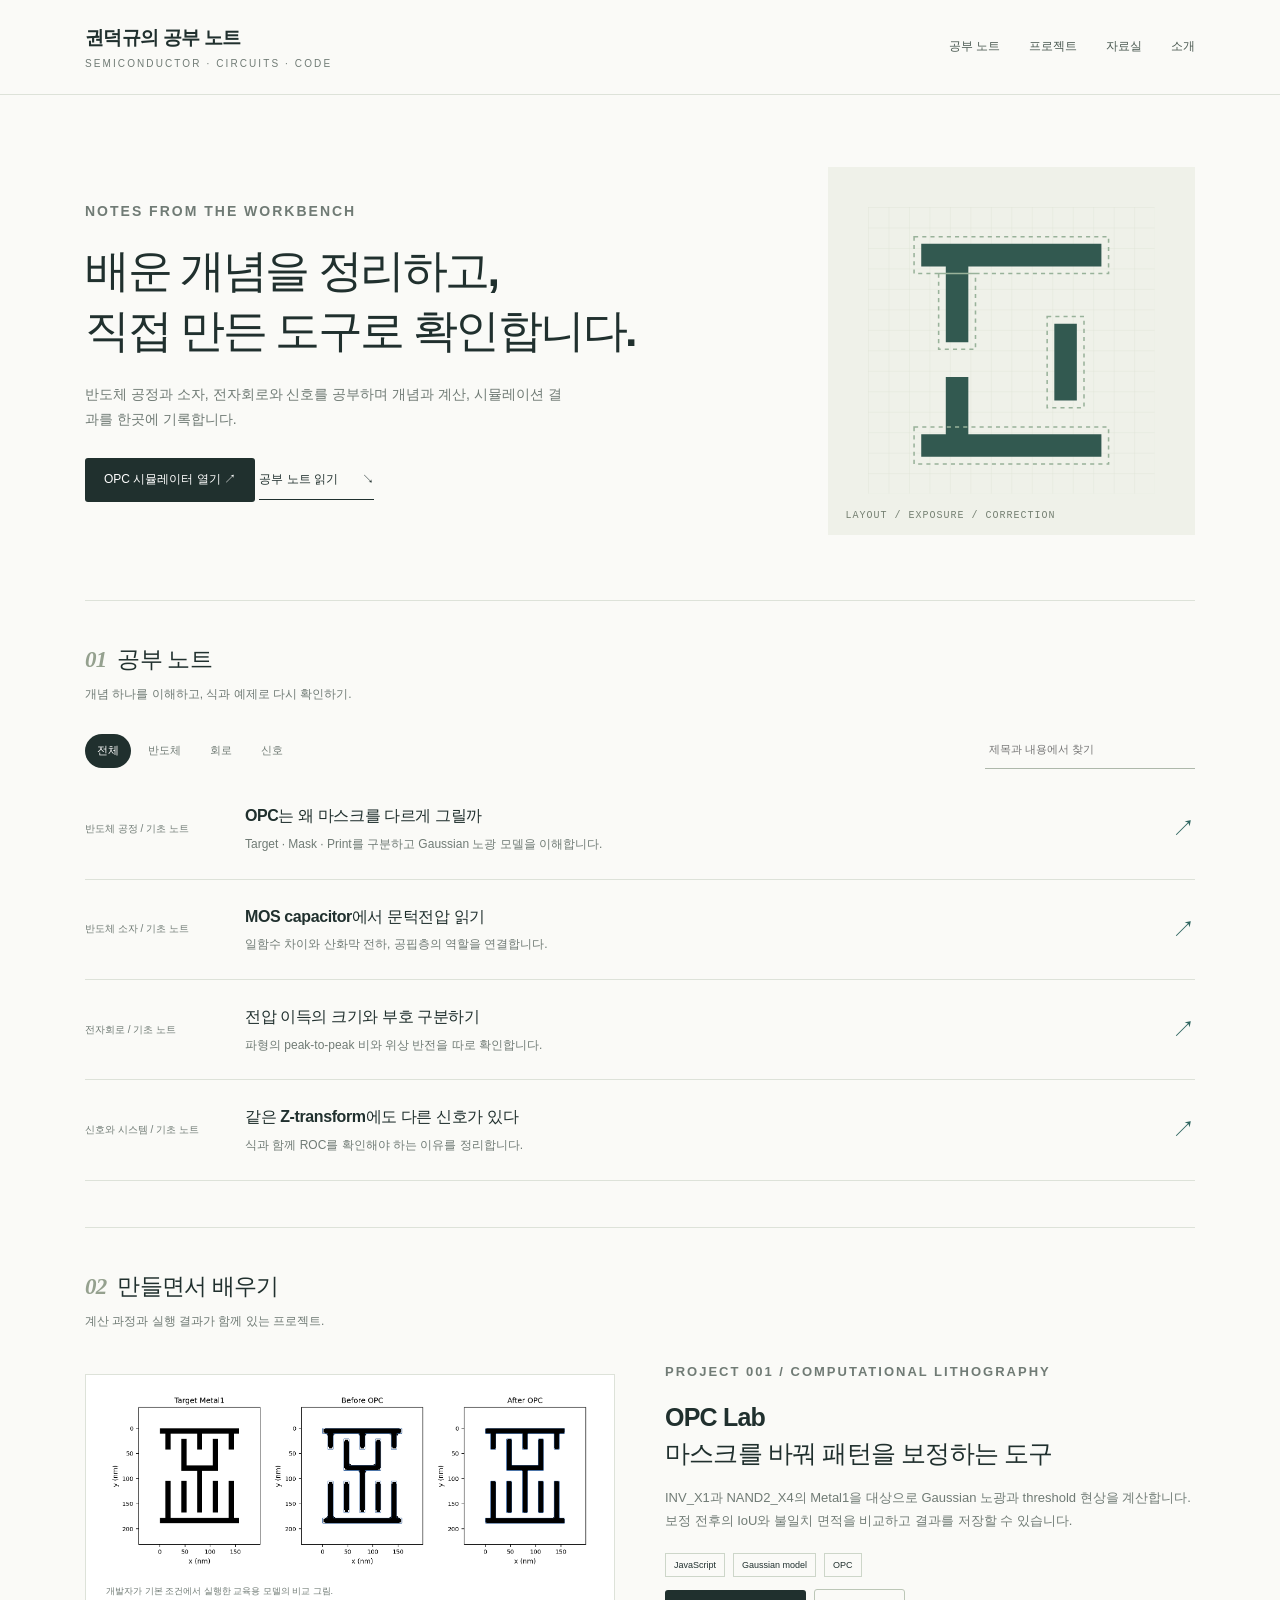
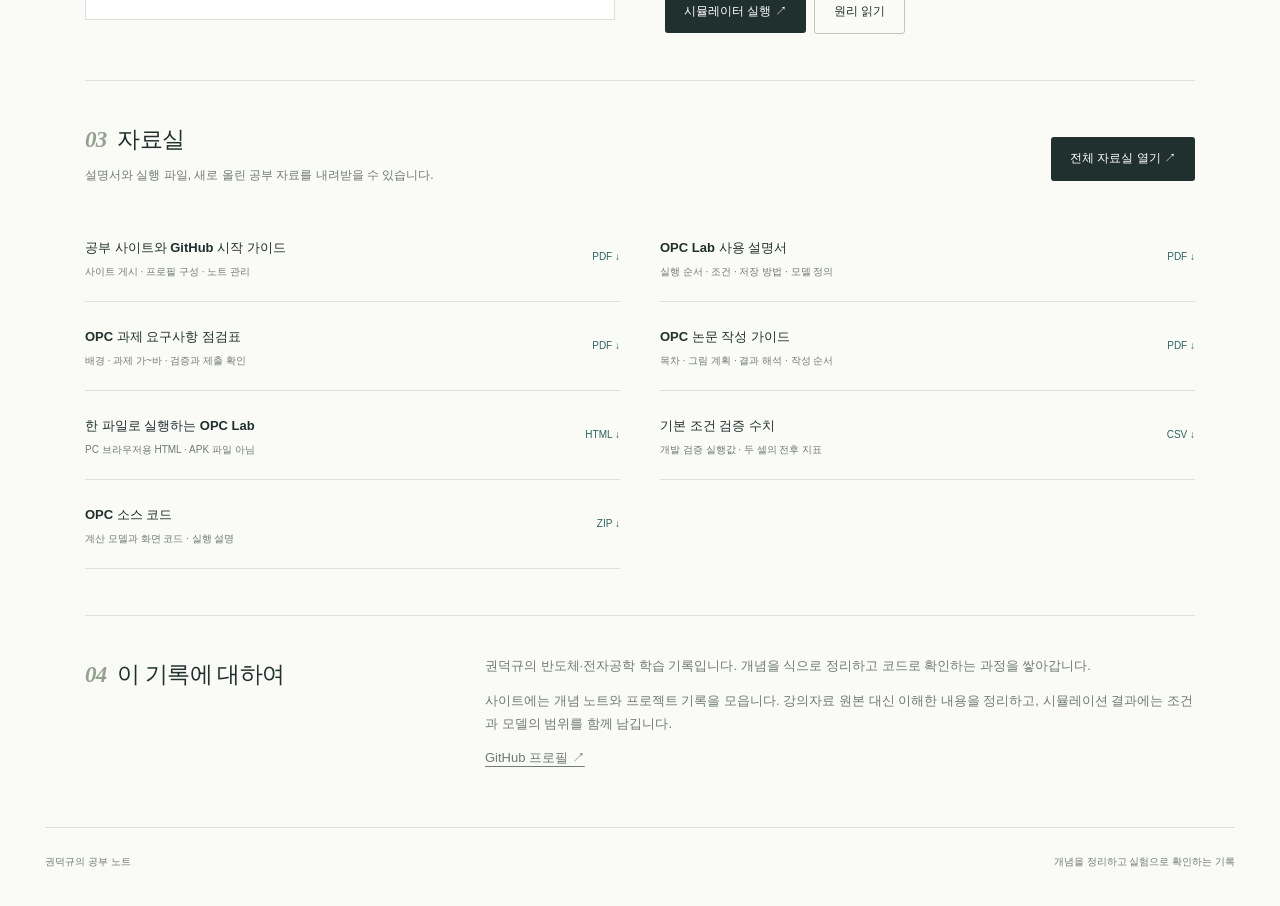
==== commit 82add200: "Add public resource library with owner upload and automatic downloads" ====
--- a/index.html
+++ b/index.html
@@ -1,5 +1,5 @@
-<!doctype html><html lang="ko"><head><meta charset="utf-8"><meta name="viewport" content="width=device-width,initial-scale=1"><title>권덕규의 공부 노트 | 반도체와 전자회로</title><meta name="description" content="반도체 공정과 소자, 전자회로, 신호와 시스템 학습 노트와 OPC 시뮬레이션 프로젝트를 모은 권덕규의 공부 사이트입니다."><meta name="robots" content="index,follow"><link rel="canonical" href="https://kdg0001.github.io/"><meta property="og:title" content="권덕규의 공부 노트 | 반도체와 전자회로"><meta property="og:description" content="반도체 공정과 소자, 전자회로, 신호와 시스템 학습 노트와 OPC 시뮬레이션 프로젝트를 모은 권덕규의 공부 사이트입니다."><meta property="og:type" content="website"><meta property="og:locale" content="ko_KR"><link rel="stylesheet" href="./assets/style.css"><link rel="icon" href="./projects/opc/icons/app-192.png"></head><body><header><div class="wrap header-inner"><a class="brand" href="./index.html">권덕규의 공부 노트<small>SEMICONDUCTOR · CIRCUITS · CODE</small></a><nav aria-label="주 메뉴"><a href="./index.html#notes">공부 노트</a><a href="./index.html#projects">프로젝트</a><a href="./index.html#downloads">자료실</a><a href="./index.html#about">소개</a></nav></div></header><main class="wrap"><section class="hero"><div><p class="kicker">NOTES FROM THE WORKBENCH</p><h1>배운 개념을 정리하고,<br>직접 만든 도구로 확인합니다.</h1><p>반도체 공정과 소자, 전자회로와 신호를 공부하며 개념과 계산, 시뮬레이션 결과를 한곳에 기록합니다.</p><a class="button" href="./projects/opc/">OPC 시뮬레이터 열기 ↗</a> <a class="text-link" href="#notes">공부 노트 읽기 <span>↘</span></a></div><div class="graphic"><svg viewBox="0 0 280 280" xmlns="http://www.w3.org/2000/svg" aria-label="마스크 목표 패턴 도식" role="img"><defs><pattern id="grid" width="20" height="20" patternUnits="userSpaceOnUse"><path d="M20 0H0V20" fill="none" stroke="#d8decf" stroke-width=".6"/></pattern></defs><rect width="280" height="280" fill="url(#grid)"/><g fill="#325950"><path d="M52 36h176v22H52zM52 222h176v22H52zM76 58h22v74H76zM76 166h22v56H76zM182 114h22v75h-22z"/></g><g fill="none" stroke="#99b29a" stroke-width="1.5" stroke-dasharray="4 4"><path d="M45 29h190v36H45zM45 215h190v36H45zM69 65h36v74H69zM175 107h36v89h-36z"/></g></svg><span>LAYOUT / EXPOSURE / CORRECTION</span></div></section>
+<!doctype html><html lang="ko"><head><meta charset="utf-8"><meta name="viewport" content="width=device-width,initial-scale=1"><title>권덕규의 공부 노트 | 반도체와 전자회로</title><meta name="description" content="반도체 공정과 소자, 전자회로, 신호와 시스템 학습 노트와 OPC 시뮬레이션 프로젝트를 모은 권덕규의 공부 사이트입니다."><meta name="robots" content="index,follow"><link rel="canonical" href="https://kdg0001.github.io/"><meta property="og:title" content="권덕규의 공부 노트 | 반도체와 전자회로"><meta property="og:description" content="반도체 공정과 소자, 전자회로, 신호와 시스템 학습 노트와 OPC 시뮬레이션 프로젝트를 모은 권덕규의 공부 사이트입니다."><meta property="og:type" content="website"><meta property="og:locale" content="ko_KR"><link rel="stylesheet" href="./assets/style.css"><link rel="icon" href="./projects/opc/icons/app-192.png"></head><body><header><div class="wrap header-inner"><a class="brand" href="./index.html">권덕규의 공부 노트<small>SEMICONDUCTOR · CIRCUITS · CODE</small></a><nav aria-label="주 메뉴"><a href="./index.html#notes">공부 노트</a><a href="./index.html#projects">프로젝트</a><a href="./downloads/">자료실</a><a href="./index.html#about">소개</a></nav></div></header><main class="wrap"><section class="hero"><div><p class="kicker">NOTES FROM THE WORKBENCH</p><h1>배운 개념을 정리하고,<br>직접 만든 도구로 확인합니다.</h1><p>반도체 공정과 소자, 전자회로와 신호를 공부하며 개념과 계산, 시뮬레이션 결과를 한곳에 기록합니다.</p><a class="button" href="./projects/opc/">OPC 시뮬레이터 열기 ↗</a> <a class="text-link" href="#notes">공부 노트 읽기 <span>↘</span></a></div><div class="graphic"><svg viewBox="0 0 280 280" xmlns="http://www.w3.org/2000/svg" aria-label="마스크 목표 패턴 도식" role="img"><defs><pattern id="grid" width="20" height="20" patternUnits="userSpaceOnUse"><path d="M20 0H0V20" fill="none" stroke="#d8decf" stroke-width=".6"/></pattern></defs><rect width="280" height="280" fill="url(#grid)"/><g fill="#325950"><path d="M52 36h176v22H52zM52 222h176v22H52zM76 58h22v74H76zM76 166h22v56H76zM182 114h22v75h-22z"/></g><g fill="none" stroke="#99b29a" stroke-width="1.5" stroke-dasharray="4 4"><path d="M45 29h190v36H45zM45 215h190v36H45zM69 65h36v74H69zM175 107h36v89h-36z"/></g></svg><span>LAYOUT / EXPOSURE / CORRECTION</span></div></section>
 <section class="section" id="notes"><div class="section-heading"><div><h2><span class="index-number">01</span>공부 노트</h2><p>개념 하나를 이해하고, 식과 예제로 다시 확인하기.</p></div></div><div class="filter-bar"><div class="filters" role="group" aria-label="노트 분야"><button class="active" data-filter="all" aria-pressed="true">전체</button><button data-filter="semiconductor" aria-pressed="false">반도체</button><button data-filter="circuits" aria-pressed="false">회로</button><button data-filter="signals" aria-pressed="false">신호</button></div><input class="search" id="note-search" type="search" placeholder="제목과 내용에서 찾기" aria-label="공부 노트 검색"></div><div><a class="note-row" data-category="semiconductor" href="./notes/opc-basics.html"><small>반도체 공정 / 기초 노트</small><div><h3>OPC는 왜 마스크를 다르게 그릴까</h3><p>Target · Mask · Print를 구분하고 Gaussian 노광 모델을 이해합니다.</p></div><span class="arrow" aria-hidden="true">↗</span></a><a class="note-row" data-category="semiconductor" href="./notes/mos-capacitor.html"><small>반도체 소자 / 기초 노트</small><div><h3>MOS capacitor에서 문턱전압 읽기</h3><p>일함수 차이와 산화막 전하, 공핍층의 역할을 연결합니다.</p></div><span class="arrow" aria-hidden="true">↗</span></a><a class="note-row" data-category="circuits" href="./notes/amplifier-gain.html"><small>전자회로 / 기초 노트</small><div><h3>전압 이득의 크기와 부호 구분하기</h3><p>파형의 peak-to-peak 비와 위상 반전을 따로 확인합니다.</p></div><span class="arrow" aria-hidden="true">↗</span></a><a class="note-row" data-category="signals" href="./notes/z-transform.html"><small>신호와 시스템 / 기초 노트</small><div><h3>같은 Z-transform에도 다른 신호가 있다</h3><p>식과 함께 ROC를 확인해야 하는 이유를 정리합니다.</p></div><span class="arrow" aria-hidden="true">↗</span></a></div><p class="empty" id="empty" hidden>검색어에 맞는 노트가 없습니다.</p></section>
 <section class="section" id="projects"><div class="section-heading"><div><h2><span class="index-number">02</span>만들면서 배우기</h2><p>계산 과정과 실행 결과가 함께 있는 프로젝트.</p></div></div><div class="project"><figure><img src="./assets/NAND2_X4.png" alt="NAND2_X4 목표 형상과 OPC 보정 전후 현상 결과" width="1656" height="585"><figcaption>개발자가 기본 조건에서 실행한 교육용 모델의 비교 그림.</figcaption></figure><div><p class="kicker">PROJECT 001 / COMPUTATIONAL LITHOGRAPHY</p><h3>OPC Lab<br>마스크를 바꿔 패턴을 보정하는 도구</h3><p>INV_X1과 NAND2_X4의 Metal1을 대상으로 Gaussian 노광과 threshold 현상을 계산합니다. 보정 전후의 IoU와 불일치 면적을 비교하고 결과를 저장할 수 있습니다.</p><div class="tags"><span>JavaScript</span><span>Gaussian model</span><span>OPC</span></div><a class="button" href="./projects/opc/">시뮬레이터 실행 ↗</a><a class="button secondary" href="./notes/opc-basics.html">원리 읽기</a></div></div></section>
-<section class="section" id="downloads"><div class="section-heading"><div><h2><span class="index-number">03</span>자료실</h2><p>설명서와 실행 파일, 연구 기록을 따로 보관합니다.</p></div></div><div class="download-list"><a class="download" href="./downloads/01_Study_Site_GitHub_Guide.pdf"><span><strong>공부 사이트와 GitHub 시작 가이드</strong><small>사이트 게시 · 프로필 구성 · 노트 관리</small></span><b>PDF ↓</b></a><a class="download" href="./downloads/02_OPC_User_Manual.pdf"><span><strong>OPC Lab 사용 설명서</strong><small>실행 순서 · 조건 · 저장 방법 · 모델 정의</small></span><b>PDF ↓</b></a><a class="download" href="./downloads/OPC_Assignment_Checklist.pdf"><span><strong>OPC 과제 요구사항 점검표</strong><small>배경 · 과제 가~바 · 검증과 제출 확인</small></span><b>PDF ↓</b></a><a class="download" href="./downloads/03_OPC_Paper_Writing_Guide.pdf"><span><strong>OPC 논문 작성 가이드</strong><small>목차 · 그림 계획 · 결과 해석 · 작성 순서</small></span><b>PDF ↓</b></a><a class="download" href="./downloads/OPC_Lab_Standalone.html" download><span><strong>한 파일로 실행하는 OPC Lab</strong><small>PC 브라우저용 HTML · APK 파일 아님</small></span><b>HTML ↓</b></a><a class="download" href="./downloads/OPC_validation_metrics.csv" download><span><strong>기본 조건 검증 수치</strong><small>개발 검증 실행값 · 두 셀의 전후 지표</small></span><b>CSV ↓</b></a><a class="download" href="./projects/opc/opc-lab-source.zip" download><span><strong>OPC 소스 코드</strong><small>계산 모델과 화면 코드 · 실행 설명</small></span><b>ZIP ↓</b></a></div></section>
-<section class="section about" id="about"><h2><span class="index-number">04</span>이 기록에 대하여</h2><div><p>권덕규의 반도체·전자공학 학습 기록입니다. 개념을 식으로 정리하고 코드로 확인하는 과정을 쌓아갑니다.</p><p>사이트에는 개념 노트와 프로젝트 기록을 모읍니다. 강의자료 원본 대신 이해한 내용을 정리하고, 시뮬레이션 결과에는 조건과 모델의 범위를 함께 남깁니다.</p><p><a href="https://github.com/KDG0001" rel="noopener">GitHub 프로필 ↗</a></p></div></section><script src="./assets/home.js" defer></script></main><footer class="wrap footer"><span>권덕규의 공부 노트</span><span>개념을 정리하고 실험으로 확인하는 기록</span></footer></body></html>+<section class="section" id="downloads"><div class="section-heading"><div><h2><span class="index-number">03</span>자료실</h2><p>설명서와 실행 파일, 새로 올린 공부 자료를 내려받을 수 있습니다.</p></div><a class="button" href="./downloads/">전체 자료실 열기 ↗</a></div><div class="download-list"><a class="download" href="./downloads/01_Study_Site_GitHub_Guide.pdf" download><span><strong>공부 사이트와 GitHub 시작 가이드</strong><small>사이트 게시 · 프로필 구성 · 노트 관리</small></span><b>PDF ↓</b></a><a class="download" href="./downloads/02_OPC_User_Manual.pdf" download><span><strong>OPC Lab 사용 설명서</strong><small>실행 순서 · 조건 · 저장 방법 · 모델 정의</small></span><b>PDF ↓</b></a><a class="download" href="./downloads/OPC_Assignment_Checklist.pdf" download><span><strong>OPC 과제 요구사항 점검표</strong><small>배경 · 과제 가~바 · 검증과 제출 확인</small></span><b>PDF ↓</b></a><a class="download" href="./downloads/03_OPC_Paper_Writing_Guide.pdf" download><span><strong>OPC 논문 작성 가이드</strong><small>목차 · 그림 계획 · 결과 해석 · 작성 순서</small></span><b>PDF ↓</b></a><a class="download" href="./downloads/OPC_Lab_Standalone.html" download><span><strong>한 파일로 실행하는 OPC Lab</strong><small>PC 브라우저용 HTML · APK 파일 아님</small></span><b>HTML ↓</b></a><a class="download" href="./downloads/OPC_validation_metrics.csv" download><span><strong>기본 조건 검증 수치</strong><small>개발 검증 실행값 · 두 셀의 전후 지표</small></span><b>CSV ↓</b></a><a class="download" href="./projects/opc/opc-lab-source.zip" download><span><strong>OPC 소스 코드</strong><small>계산 모델과 화면 코드 · 실행 설명</small></span><b>ZIP ↓</b></a></div></section>
+<section class="section about" id="about"><h2><span class="index-number">04</span>이 기록에 대하여</h2><div><p>권덕규의 반도체·전자공학 학습 기록입니다. 개념을 식으로 정리하고 코드로 확인하는 과정을 쌓아갑니다.</p><p>사이트에는 개념 노트와 프로젝트 기록을 모읍니다. 강의자료 원본 대신 이해한 내용을 정리하고, 시뮬레이션 결과에는 조건과 모델의 범위를 함께 남깁니다.</p><p><a href="https://github.com/KDG0001" rel="noopener">GitHub 프로필 ↗</a></p></div></section><script src="./assets/home.js" defer></script></main><footer class="wrap footer"><span>권덕규의 공부 노트</span><span>개념을 정리하고 실험으로 확인하는 기록</span></footer></body></html>
